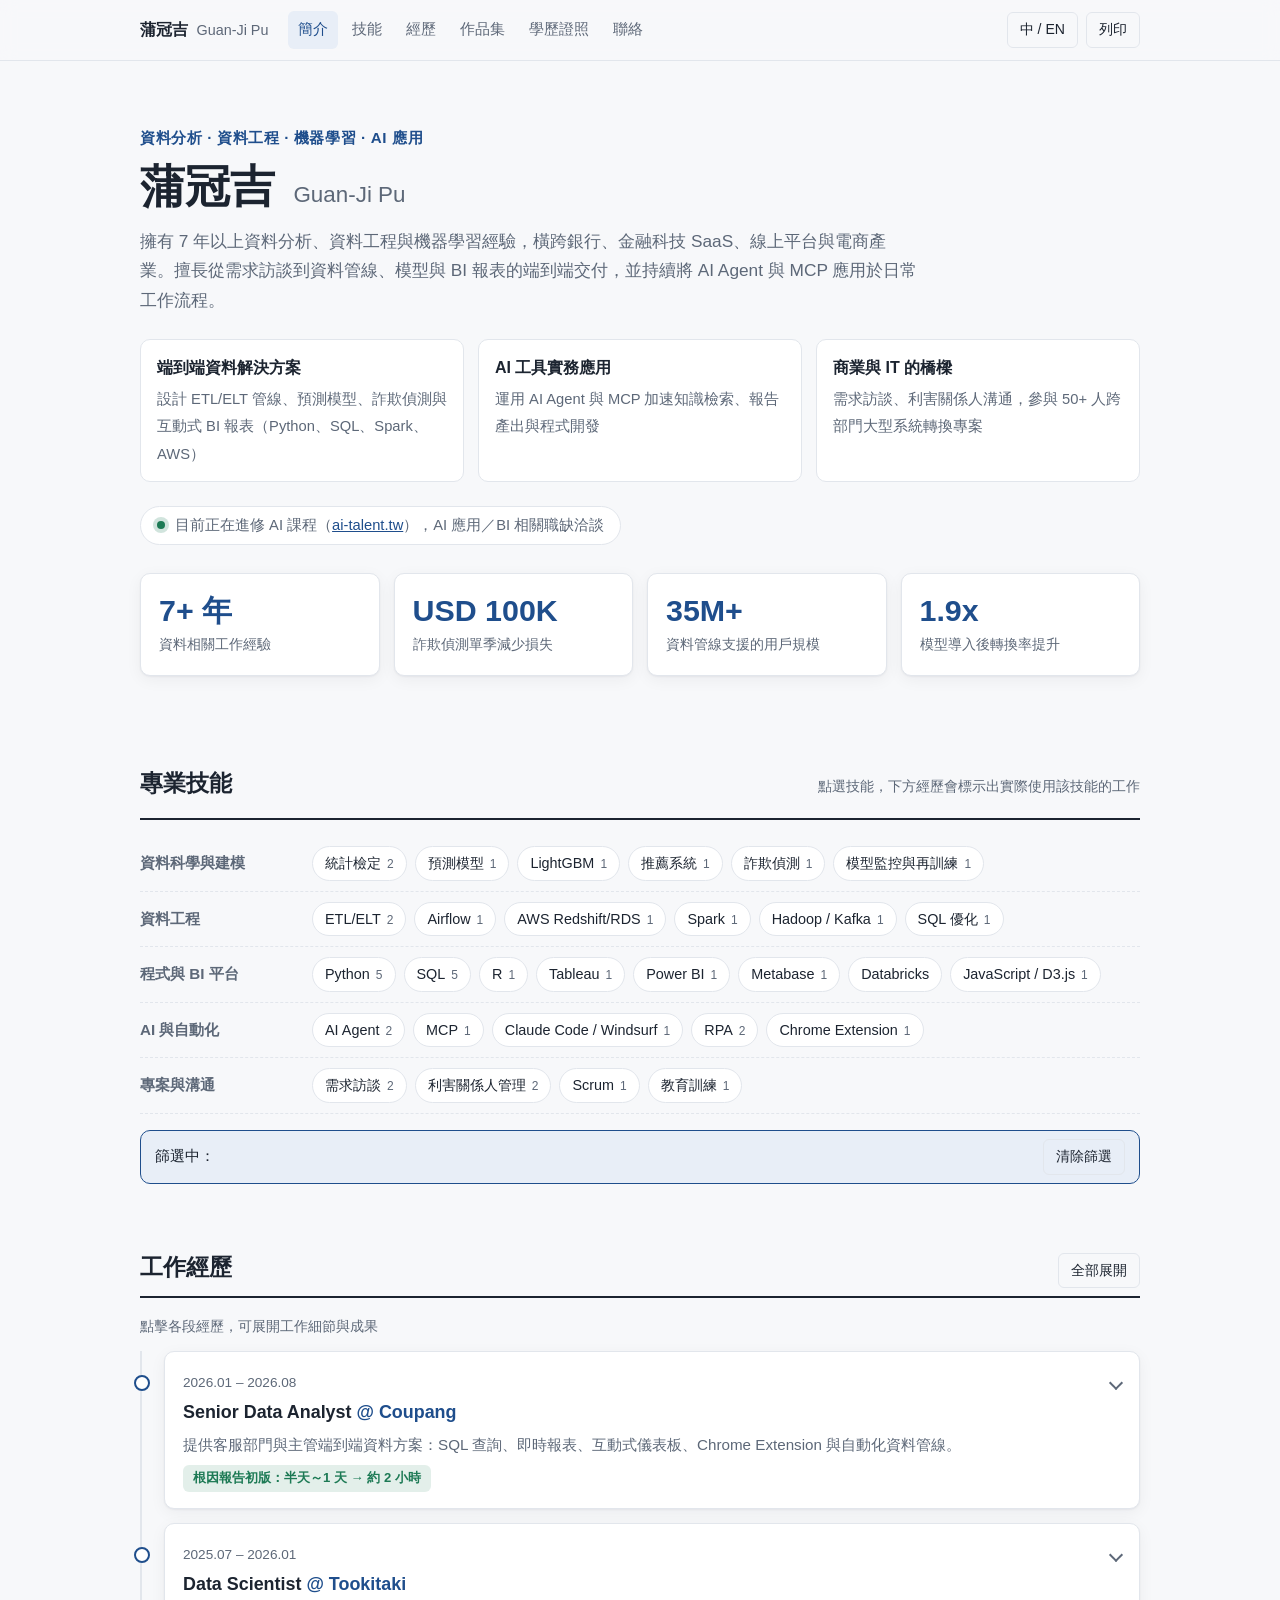
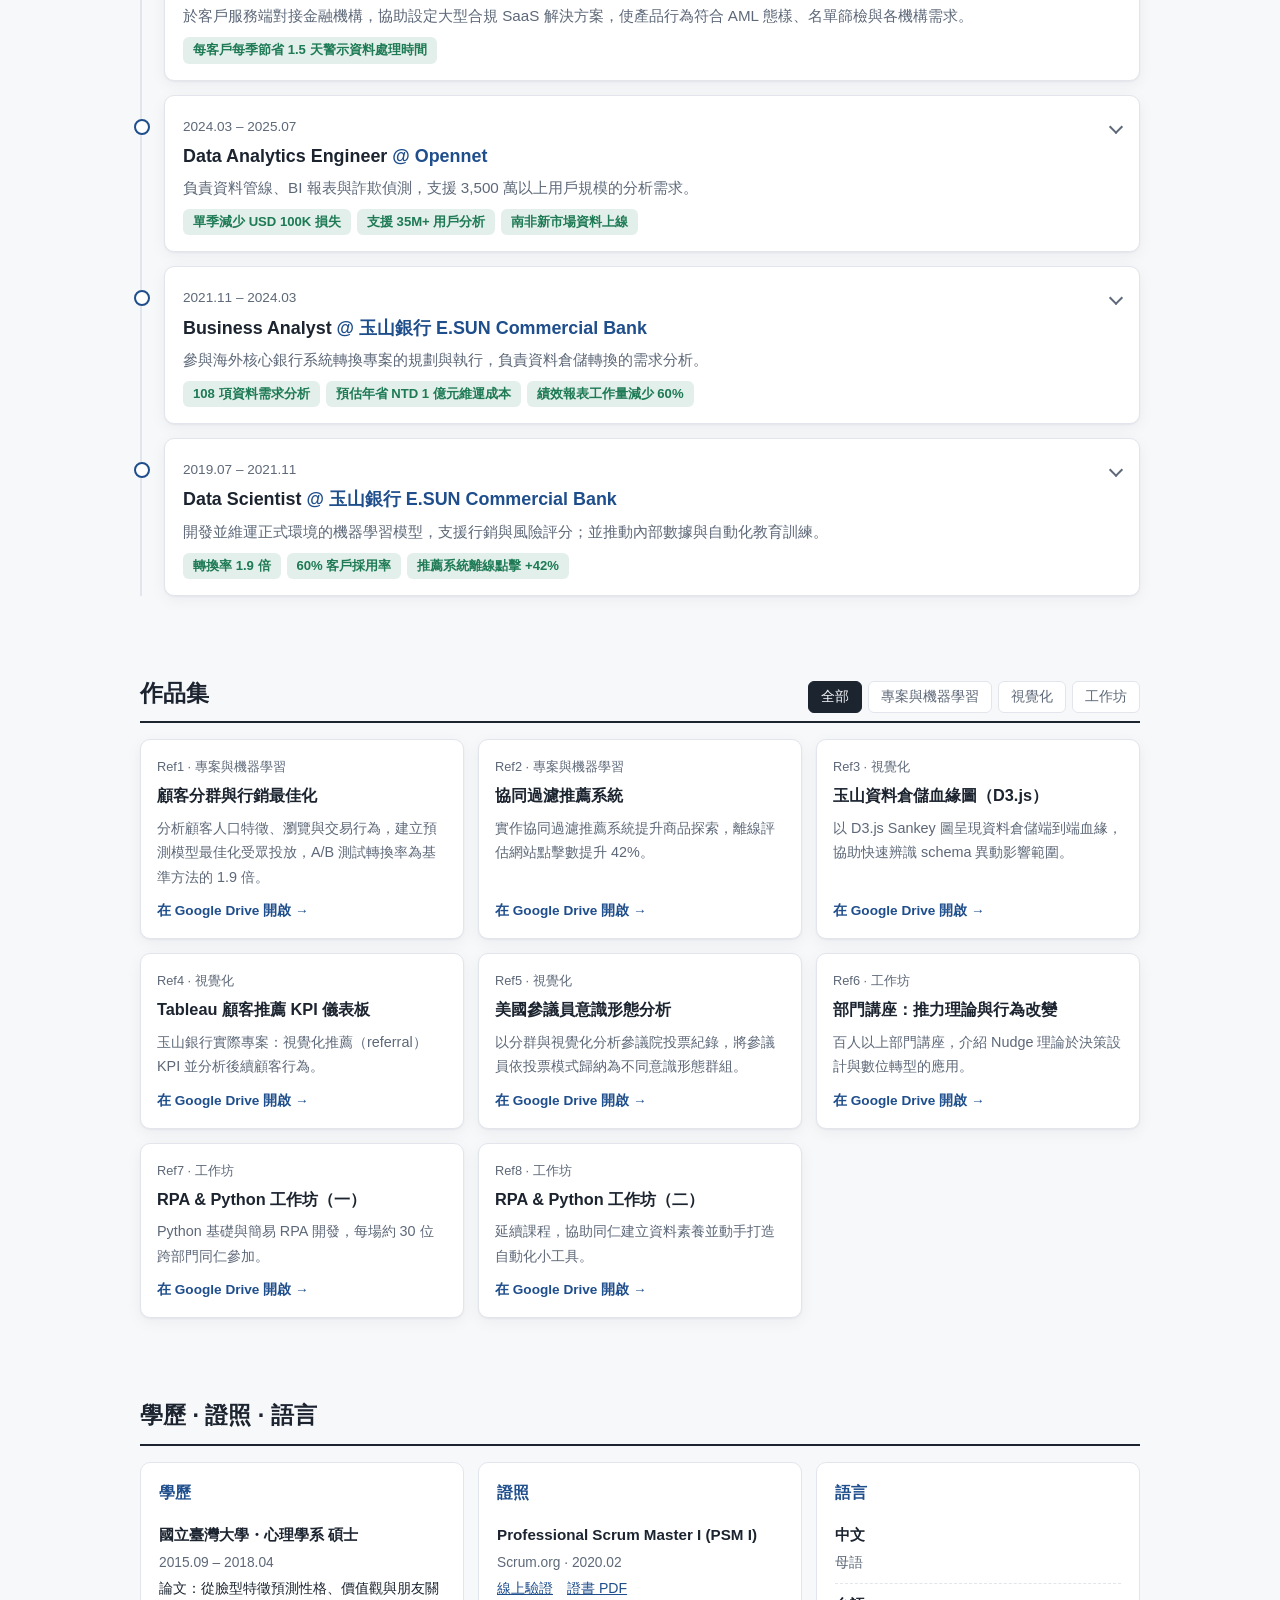
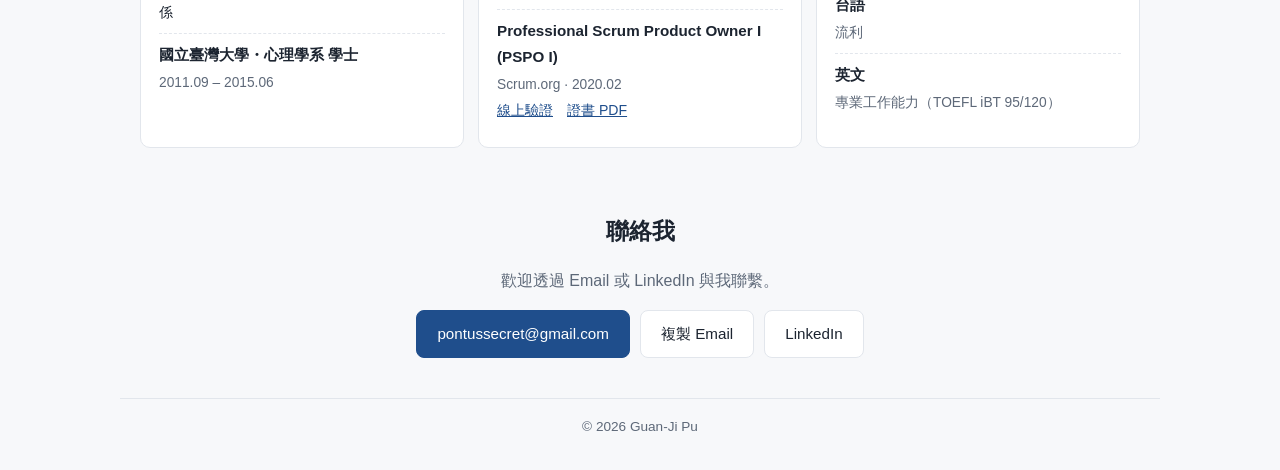
==== index.html @ 3e160f9f "Personal resume homepage Co-Authored-By: Claude Opus 5.5 <noreply@anthropic.com>" ====
<!doctype html>
<html lang="zh-Hant-TW">
<head>
<meta charset="utf-8">
<meta name="viewport" content="width=device-width, initial-scale=1">
<title>蒲冠吉 Guan-Ji Pu｜資料分析 · 資料工程 · AI 應用</title>
<meta name="description" content="蒲冠吉 Guan-Ji Pu 個人履歷：7 年以上資料分析、資料工程與機器學習經驗。">
<link rel="stylesheet" href="style.css">
</head>
<body>
<header class="topbar">
  <div class="wrap topbar-inner">
    <a href="#top" class="brand">蒲冠吉 <span>Guan-Ji Pu</span></a>
    <nav class="nav" id="nav">
      <a href="#about">簡介</a>
      <a href="#skills">技能</a>
      <a href="#experience">經歷</a>
      <a href="#portfolio">作品集</a>
      <a href="#education">學歷證照</a>
      <a href="#contact">聯絡</a>
    </nav>
    <div class="tools">
      <button class="ghost" id="langBtn" aria-label="切換語言">中 / EN</button>
      <button class="ghost" onclick="window.print()" aria-label="列印或另存 PDF">列印</button>
    </div>
  </div>
</header>

<main id="top">
  <section class="hero wrap" id="about">
    <p class="eyebrow">資料分析 · 資料工程 · 機器學習 · AI 應用</p>
    <h1>蒲冠吉 <small>Guan-Ji Pu</small></h1>
    <p class="lead" id="lead"></p>
    <ul class="highlights" id="highlights"></ul>
    <div class="status"><span class="dot"></span><span id="status"></span></div>
    <div class="kpis" id="kpis"></div>
  </section>

  <section class="wrap section" id="skills">
    <div class="section-head">
      <h2>專業技能</h2>
      <p class="hint">點選技能，下方經歷會標示出實際使用該技能的工作</p>
    </div>
    <div id="skillGroups"></div>
    <div class="filter-bar" id="filterBar" hidden>
      篩選中：<strong id="filterName"></strong>
      <span id="filterCount"></span>
      <button class="ghost" id="clearFilter">清除篩選</button>
    </div>
  </section>

  <section class="wrap section" id="experience">
    <div class="section-head">
      <h2>工作經歷</h2>
      <button class="ghost" id="expandAll">全部展開</button>
    </div>
    <p class="hint">點擊各段經歷，可展開工作細節與成果</p>
    <ol class="timeline" id="timeline"></ol>
  </section>

  <section class="wrap section" id="portfolio">
    <div class="section-head">
      <h2>作品集</h2>
      <div class="tabs" id="pfTabs"></div>
    </div>
    <div class="cards" id="pfCards"></div>
  </section>

  <section class="wrap section" id="education">
    <div class="section-head"><h2>學歷 · 證照 · 語言</h2></div>
    <div class="grid3">
      <div class="panel"><h3>學歷</h3><div id="edu"></div></div>
      <div class="panel"><h3>證照</h3><div id="certs"></div></div>
      <div class="panel"><h3>語言</h3><div id="langs"></div></div>
    </div>
  </section>

  <section class="wrap section contact" id="contact">
    <h2>聯絡我</h2>
    <p>歡迎透過 Email 或 LinkedIn 與我聯繫。</p>
    <div class="contact-links">
      <a class="btn primary" href="mailto:pontussecret@gmail.com">pontussecret@gmail.com</a>
      <button class="btn" id="copyEmail">複製 Email</button>
      <a class="btn" href="https://www.linkedin.com/in/guan-ji-pu" target="_blank" rel="noopener">LinkedIn</a>
    </div>
  </section>
</main>

<footer class="wrap footer">© 2026 Guan-Ji Pu</footer>
<div class="toast" id="toast" role="status"></div>
<script src="data.js"></script>
<script src="script.js"></script>
</body>
</html>
---- style.css ----
:root {
  --bg: #f7f8fa;
  --surface: #ffffff;
  --text: #1c2430;
  --muted: #5d6878;
  --line: #e2e6ec;
  --accent: #1f4e8c;
  --accent-soft: #e8eef7;
  --good: #1d7a55;
  --radius: 10px;
  --shadow: 0 1px 2px rgba(16, 24, 40, .05), 0 4px 16px rgba(16, 24, 40, .05);
}
@media (prefers-color-scheme: dark) {
  :root {
    --bg: #11151b; --surface: #181e26; --text: #e6eaf0; --muted: #9aa5b4;
    --line: #2a323d; --accent: #7fa8e0; --accent-soft: #1d2a3c; --good: #5cc199;
  }
}
* { box-sizing: border-box; }
html { scroll-behavior: smooth; scroll-padding-top: 72px; }
body {
  margin: 0; background: var(--bg); color: var(--text);
  font-family: -apple-system, BlinkMacSystemFont, "PingFang TC", "Noto Sans TC", "Microsoft JhengHei", sans-serif;
  line-height: 1.7; font-size: 16px;
}
a { color: var(--accent); }
button { font: inherit; cursor: pointer; }
.wrap { max-width: 1040px; margin: 0 auto; padding: 0 20px; }

/* Top bar */
.topbar { position: sticky; top: 0; z-index: 10; background: color-mix(in srgb, var(--bg) 88%, transparent); backdrop-filter: blur(8px); border-bottom: 1px solid var(--line); }
.topbar-inner { display: flex; align-items: center; gap: 20px; height: 60px; }
.brand { font-weight: 700; text-decoration: none; color: var(--text); white-space: nowrap; }
.brand span { color: var(--muted); font-weight: 500; font-size: .9em; margin-left: 4px; }
.nav { display: flex; gap: 4px; flex: 1; overflow-x: auto; scrollbar-width: none; }
.nav a { color: var(--muted); text-decoration: none; padding: 6px 10px; border-radius: 6px; font-size: .92rem; white-space: nowrap; }
.nav a:hover, .nav a.on { color: var(--accent); background: var(--accent-soft); }
.tools { display: flex; gap: 8px; }
.ghost { background: transparent; border: 1px solid var(--line); color: var(--text); border-radius: 6px; padding: 5px 12px; font-size: .88rem; }
.ghost:hover { border-color: var(--accent); color: var(--accent); }

/* Hero */
.hero { padding-top: 64px; padding-bottom: 32px; }
.eyebrow { color: var(--accent); font-weight: 600; letter-spacing: .04em; margin: 0 0 8px; font-size: .95rem; }
h1 { font-size: clamp(2rem, 5vw, 2.8rem); margin: 0 0 12px; line-height: 1.25; }
h1 small { font-size: .5em; color: var(--muted); font-weight: 500; margin-left: 6px; }
.lead { font-size: 1.08rem; color: var(--muted); max-width: 780px; margin: 0 0 24px; }
.highlights { list-style: none; padding: 0; margin: 0 0 24px; display: grid; grid-template-columns: repeat(3, 1fr); gap: 14px; }
.highlights li { background: var(--surface); border: 1px solid var(--line); border-radius: var(--radius); padding: 14px 16px; }
.highlights strong { display: block; margin-bottom: 4px; }
.highlights span { color: var(--muted); font-size: .92rem; }
.status { display: inline-flex; align-items: center; gap: 10px; background: var(--surface); border: 1px solid var(--line); border-radius: 999px; padding: 6px 16px; font-size: .92rem; color: var(--muted); }
.dot { width: 8px; height: 8px; border-radius: 50%; background: var(--good); box-shadow: 0 0 0 4px color-mix(in srgb, var(--good) 20%, transparent); flex: none; }
.kpis { display: grid; grid-template-columns: repeat(4, 1fr); gap: 14px; margin-top: 28px; }
.kpi { background: var(--surface); border: 1px solid var(--line); border-radius: var(--radius); padding: 18px; box-shadow: var(--shadow); }
.kpi-num { font-size: 1.9rem; font-weight: 700; color: var(--accent); font-variant-numeric: tabular-nums; line-height: 1.2; }
.kpi-label { color: var(--muted); font-size: .9rem; margin-top: 4px; }

/* Sections */
.section { padding-top: 56px; padding-bottom: 8px; opacity: 0; transform: translateY(14px); transition: opacity .6s, transform .6s; }
.section.in, .hero { opacity: 1; transform: none; }
.section-head { display: flex; align-items: baseline; justify-content: space-between; gap: 16px; flex-wrap: wrap; border-bottom: 2px solid var(--text); padding-bottom: 8px; margin-bottom: 16px; }
h2 { margin: 0; font-size: 1.45rem; }
.hint { color: var(--muted); font-size: .9rem; margin: 0 0 12px; }

/* Skills */
.skill-group { display: grid; grid-template-columns: 160px 1fr; gap: 12px; padding: 10px 0; border-bottom: 1px dashed var(--line); }
.skill-group h3 { margin: 4px 0 0; font-size: .95rem; color: var(--muted); font-weight: 600; }
.chips { display: flex; flex-wrap: wrap; gap: 8px; }
.chip { border: 1px solid var(--line); background: var(--surface); color: var(--text); border-radius: 999px; padding: 4px 12px; font-size: .9rem; transition: all .15s; }
.chip em { font-style: normal; font-size: .75rem; color: var(--muted); margin-left: 6px; }
.chip:hover { border-color: var(--accent); color: var(--accent); }
.chip.on { background: var(--accent); border-color: var(--accent); color: #fff; }
.chip.on em { color: rgba(255,255,255,.8); }
.chip.muted { cursor: default; }
.chip.muted:hover { border-color: var(--line); color: var(--text); }
.filter-bar { position: sticky; top: 68px; z-index: 5; margin-top: 16px; background: var(--accent-soft); border: 1px solid var(--accent); border-radius: var(--radius); padding: 8px 14px; display: flex; gap: 8px; align-items: center; flex-wrap: wrap; font-size: .92rem; }
.filter-bar button { margin-left: auto; }

/* Timeline */
.timeline { list-style: none; margin: 0; padding: 0 0 0 22px; border-left: 2px solid var(--line); }
.job { position: relative; margin-bottom: 14px; transition: opacity .25s; }
.job::before { content: ""; position: absolute; left: -30px; top: 24px; width: 12px; height: 12px; border-radius: 50%; background: var(--surface); border: 2px solid var(--accent); }
.job.open::before, .job.hit::before { background: var(--accent); }
.job.dim { opacity: .4; }
.job.hit .job-head { border-color: var(--accent); box-shadow: 0 0 0 3px var(--accent-soft); }
.job-head { width: 100%; text-align: left; display: flex; gap: 12px; align-items: flex-start; background: var(--surface); border: 1px solid var(--line); border-radius: var(--radius); padding: 16px 18px; color: var(--text); box-shadow: var(--shadow); transition: border-color .15s; }
.job-head:hover { border-color: var(--accent); }
.job.open .job-head { border-radius: var(--radius) var(--radius) 0 0; }
.job-main { flex: 1; min-width: 0; }
.job-period { color: var(--muted); font-size: .85rem; font-variant-numeric: tabular-nums; }
.job h3 { margin: 2px 0 4px; font-size: 1.12rem; }
.at { color: var(--accent); font-weight: 600; }
.job-sum { margin: 0 0 8px; color: var(--muted); font-size: .95rem; }
.results { display: flex; flex-wrap: wrap; gap: 6px; }
.results span { background: color-mix(in srgb, var(--good) 12%, transparent); color: var(--good); font-size: .82rem; font-weight: 600; padding: 2px 10px; border-radius: 6px; }
.chev { width: 10px; height: 10px; border-right: 2px solid var(--muted); border-bottom: 2px solid var(--muted); transform: rotate(45deg); margin-top: 10px; transition: transform .25s; flex: none; }
.job.open .chev { transform: rotate(-135deg); }
.job-body { display: grid; grid-template-rows: 0fr; transition: grid-template-rows .3s ease; }
.job.open .job-body { grid-template-rows: 1fr; }
.job-inner { overflow: hidden; background: var(--surface); border: 0 solid var(--line); border-radius: 0 0 var(--radius) var(--radius); }
.job.open .job-inner { border-width: 0 1px 1px; padding: 4px 18px 16px; }
.job-intro { font-size: .9rem; color: var(--muted); background: var(--bg); border-radius: 6px; padding: 6px 10px; margin: 8px 0 12px; }
.details { display: grid; gap: 12px; }
.detail { border-left: 3px solid var(--accent-soft); padding-left: 12px; }
.detail h4 { margin: 0 0 2px; font-size: .98rem; }
.detail p { margin: 0; font-size: .94rem; }
.tags { display: flex; flex-wrap: wrap; gap: 6px; margin-top: 14px; }
.tag { font-size: .8rem; border: 1px solid var(--line); border-radius: 4px; padding: 1px 8px; color: var(--muted); cursor: pointer; }
.tag:hover, .tag.on { border-color: var(--accent); color: var(--accent); background: var(--accent-soft); }

/* Portfolio */
.tabs { display: flex; gap: 6px; flex-wrap: wrap; }
.tab { border: 1px solid var(--line); background: var(--surface); color: var(--muted); border-radius: 6px; padding: 3px 12px; font-size: .88rem; }
.tab.on { background: var(--text); color: var(--bg); border-color: var(--text); }
.cards { display: grid; grid-template-columns: repeat(auto-fill, minmax(280px, 1fr)); gap: 14px; margin-bottom: 14px; }
.card { display: flex; flex-direction: column; background: var(--surface); border: 1px solid var(--line); border-radius: var(--radius); padding: 16px; text-decoration: none; color: var(--text); box-shadow: var(--shadow); transition: transform .15s, border-color .15s; }
.card:hover { transform: translateY(-2px); border-color: var(--accent); }
.card-ref { font-size: .8rem; color: var(--muted); }
.card h3 { margin: 4px 0 6px; font-size: 1.02rem; }
.card p { margin: 0 0 10px; font-size: .9rem; color: var(--muted); flex: 1; }
.card-more { font-size: .85rem; color: var(--accent); font-weight: 600; }

/* Education */
.grid3 { display: grid; grid-template-columns: repeat(3, 1fr); gap: 14px; }
.panel { background: var(--surface); border: 1px solid var(--line); border-radius: var(--radius); padding: 16px 18px; }
.panel h3 { margin: 0 0 8px; font-size: 1rem; color: var(--accent); }
.row { padding: 8px 0; border-bottom: 1px dashed var(--line); }
.row:last-child { border-bottom: 0; }
.row strong { display: block; font-size: .95rem; }
.row p { margin: 2px 0 0; font-size: .88rem; }
.muted-t { color: var(--muted); font-size: .86rem; }

/* Contact */
.contact { text-align: center; padding-bottom: 40px; }
.contact p { color: var(--muted); }
.contact-links { display: flex; justify-content: center; flex-wrap: wrap; gap: 10px; }
.btn { border: 1px solid var(--line); background: var(--surface); color: var(--text); padding: 10px 20px; border-radius: 8px; text-decoration: none; font-size: .95rem; }
.btn:hover { border-color: var(--accent); color: var(--accent); }
.btn.primary { background: var(--accent); color: #fff; border-color: var(--accent); }
.footer { color: var(--muted); font-size: .85rem; text-align: center; padding-top: 16px; padding-bottom: 32px; border-top: 1px solid var(--line); }

.toast { position: fixed; left: 50%; bottom: 24px; transform: translate(-50%, 20px); background: var(--text); color: var(--bg); padding: 8px 18px; border-radius: 8px; opacity: 0; transition: all .25s; pointer-events: none; font-size: .9rem; }
.toast.show { opacity: 1; transform: translate(-50%, 0); }

@media (max-width: 820px) {
  .highlights, .grid3 { grid-template-columns: 1fr; }
  .kpis { grid-template-columns: repeat(2, 1fr); }
  .skill-group { grid-template-columns: 1fr; gap: 4px; }
  .brand span, .tools .ghost:last-child { display: none; }
  .topbar-inner { gap: 10px; }
}
@media (prefers-reduced-motion: reduce) {
  *, .section { transition: none !important; } .section { opacity: 1; transform: none; }
}
@media print {
  .topbar, .filter-bar, .toast, .hint, #expandAll, .tabs, .chev, #copyEmail { display: none !important; }
  .section { opacity: 1; transform: none; padding-top: 20px; }
  .job-body { grid-template-rows: 1fr; }
  .job-inner { border-width: 0 1px 1px !important; padding: 4px 18px 16px !important; }
  .job, .card, .panel { break-inside: avoid; }
  body { background: #fff; }
}
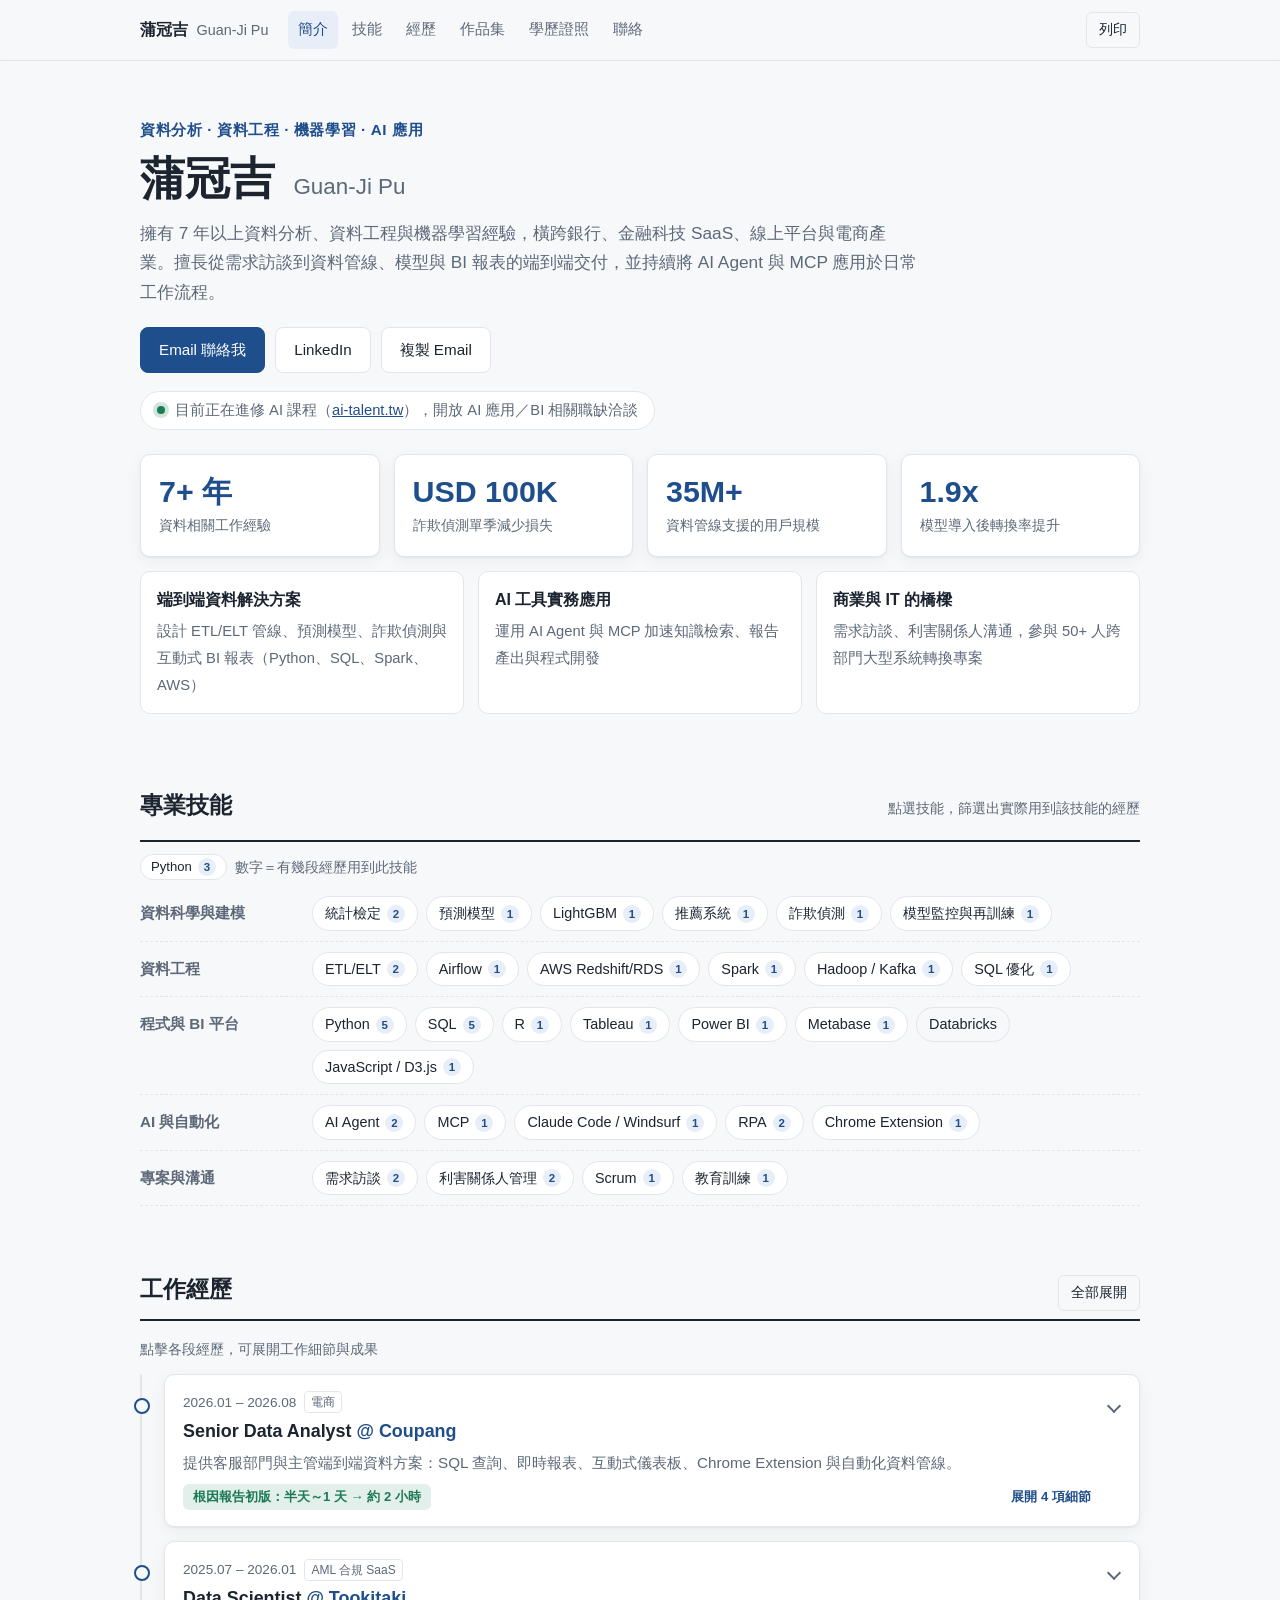
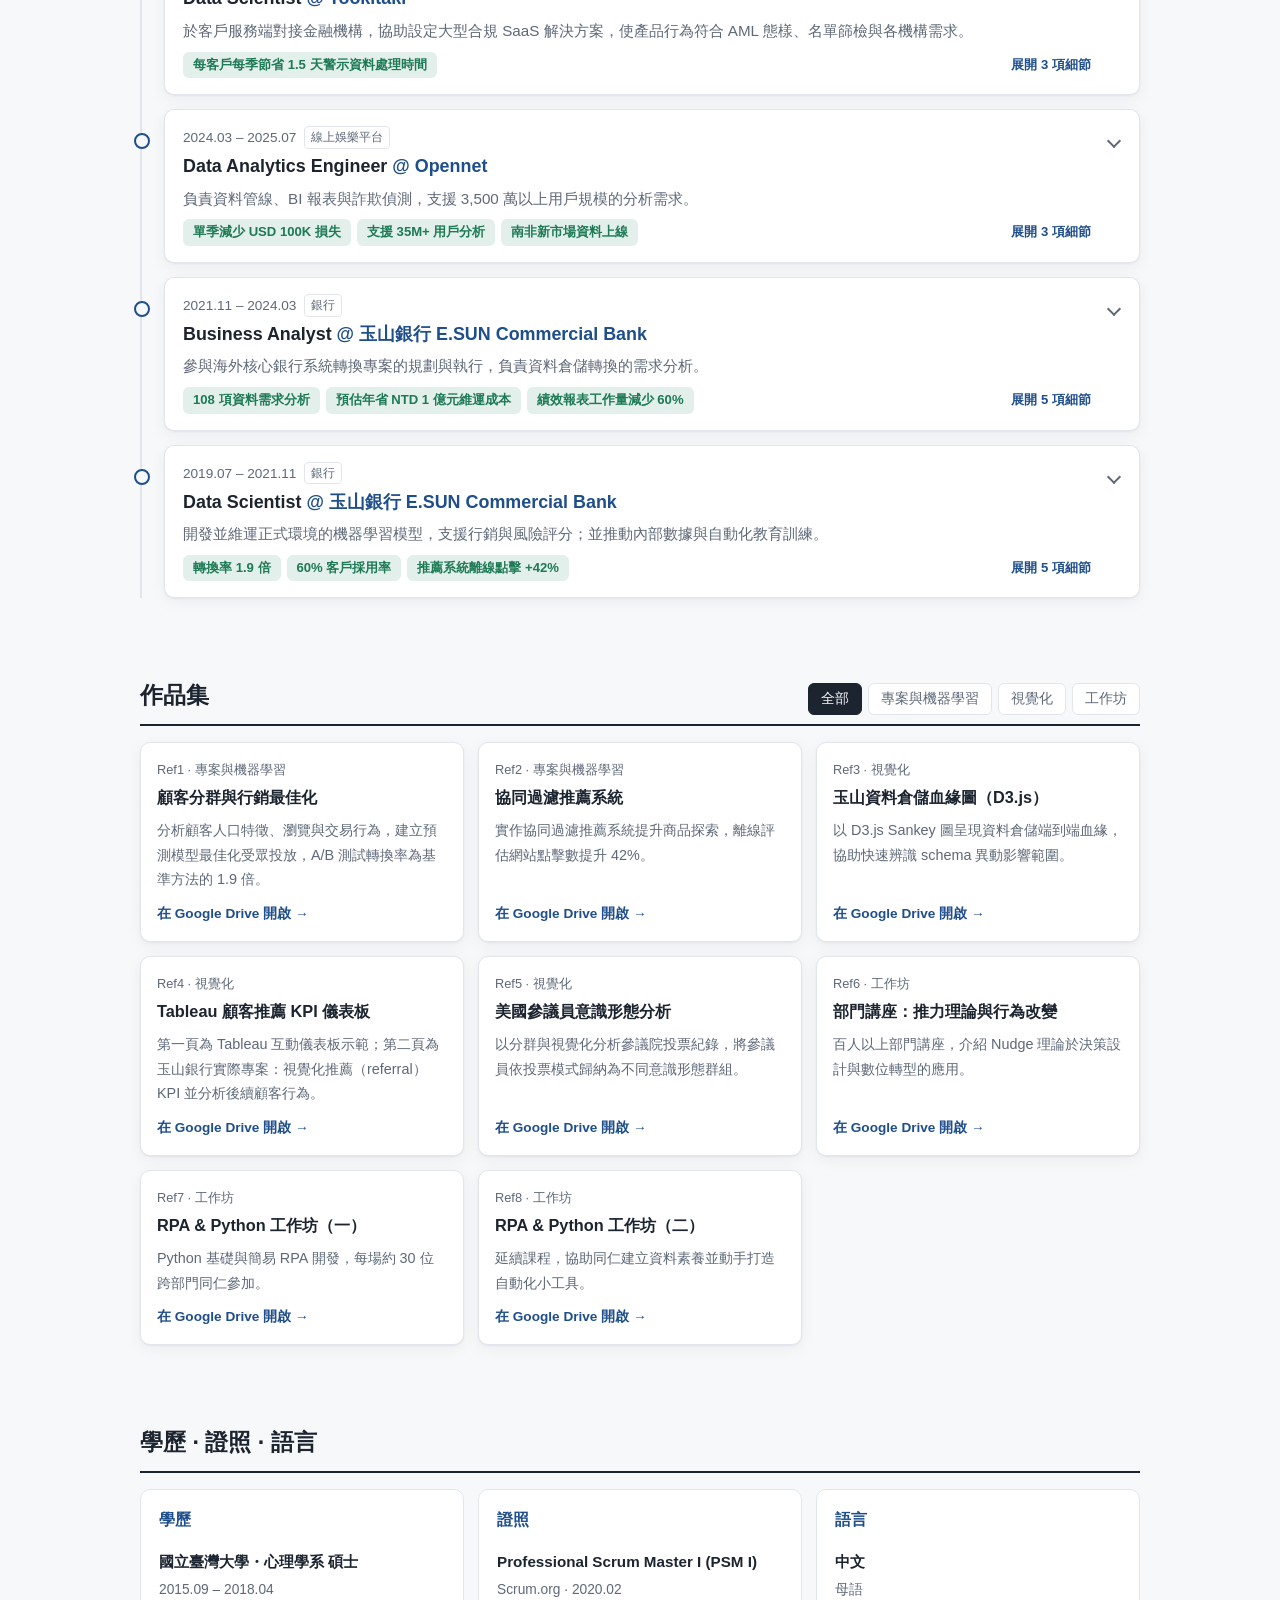
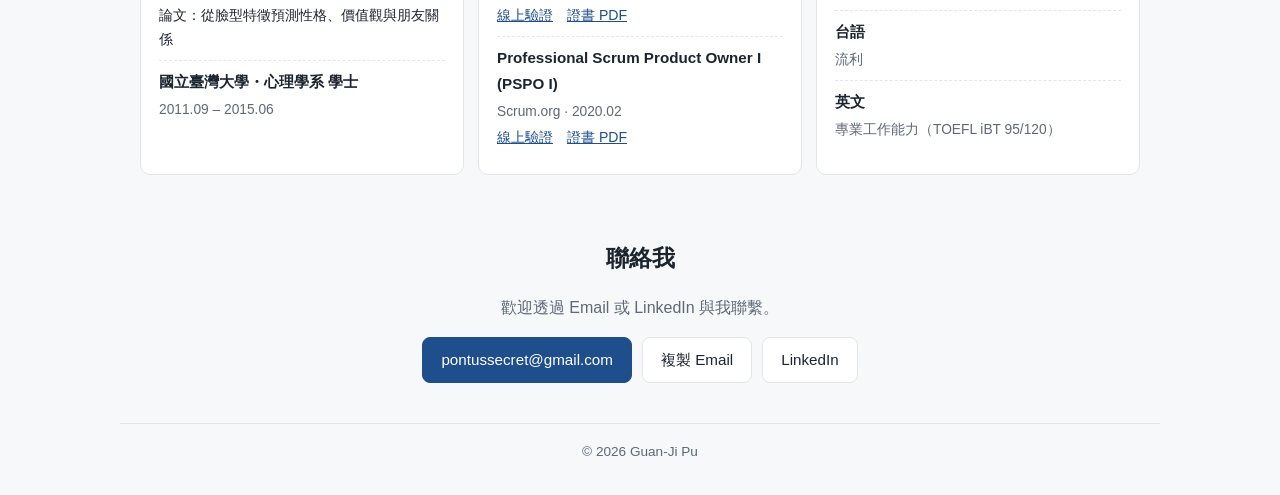
==== commit 4d862701: "UX review fixes: filter bar, mobile hero/nav, skill legend, accordion semantics, share preview Co-Au" ====
--- a/index.html
+++ b/index.html
@@ -4,14 +4,22 @@
 <meta charset="utf-8">
 <meta name="viewport" content="width=device-width, initial-scale=1">
 <title>蒲冠吉 Guan-Ji Pu｜資料分析 · 資料工程 · AI 應用</title>
-<meta name="description" content="蒲冠吉 Guan-Ji Pu 個人履歷：7 年以上資料分析、資料工程與機器學習經驗。">
+<meta name="description" content="蒲冠吉 Guan-Ji Pu 個人履歷：7 年以上資料分析、資料工程與機器學習經驗，橫跨銀行、金融科技 SaaS、線上平台與電商產業。">
+<meta property="og:type" content="profile">
+<meta property="og:url" content="https://harryputaiwan.github.io/">
+<meta property="og:title" content="蒲冠吉 Guan-Ji Pu｜資料分析 · 資料工程 · AI 應用">
+<meta property="og:description" content="7 年以上資料分析、資料工程與機器學習經驗，橫跨銀行、金融科技 SaaS、線上平台與電商產業。">
+<meta property="og:image" content="https://harryputaiwan.github.io/og.png">
+<meta property="og:image:width" content="1200">
+<meta property="og:image:height" content="630">
+<meta name="twitter:card" content="summary_large_image">
 <link rel="stylesheet" href="style.css">
 </head>
 <body>
 <header class="topbar">
   <div class="wrap topbar-inner">
     <a href="#top" class="brand">蒲冠吉 <span>Guan-Ji Pu</span></a>
-    <nav class="nav" id="nav">
+    <nav class="nav" id="nav" aria-label="頁面導覽">
       <a href="#about">簡介</a>
       <a href="#skills">技能</a>
       <a href="#experience">經歷</a>
@@ -20,7 +28,6 @@
       <a href="#contact">聯絡</a>
     </nav>
     <div class="tools">
-      <button class="ghost" id="langBtn" aria-label="切換語言">中 / EN</button>
       <button class="ghost" onclick="window.print()" aria-label="列印或另存 PDF">列印</button>
     </div>
   </div>
@@ -31,16 +38,22 @@
     <p class="eyebrow">資料分析 · 資料工程 · 機器學習 · AI 應用</p>
     <h1>蒲冠吉 <small>Guan-Ji Pu</small></h1>
     <p class="lead" id="lead"></p>
-    <ul class="highlights" id="highlights"></ul>
+    <div class="hero-actions">
+      <a class="btn primary" href="mailto:pontussecret@gmail.com">Email 聯絡我</a>
+      <a class="btn" href="https://www.linkedin.com/in/guan-ji-pu" target="_blank" rel="noopener">LinkedIn</a>
+      <button class="btn copy-email">複製 Email</button>
+    </div>
     <div class="status"><span class="dot"></span><span id="status"></span></div>
     <div class="kpis" id="kpis"></div>
+    <ul class="highlights" id="highlights"></ul>
   </section>
 
   <section class="wrap section" id="skills">
     <div class="section-head">
       <h2>專業技能</h2>
-      <p class="hint">點選技能，下方經歷會標示出實際使用該技能的工作</p>
+      <p class="hint">點選技能，篩選出實際用到該技能的經歷</p>
     </div>
+    <p class="legend"><span class="chip demo">Python<em>3</em></span>數字＝有幾段經歷用到此技能</p>
     <div id="skillGroups"></div>
     <div class="filter-bar" id="filterBar" hidden>
       篩選中：<strong id="filterName"></strong>
@@ -61,7 +74,7 @@
   <section class="wrap section" id="portfolio">
     <div class="section-head">
       <h2>作品集</h2>
-      <div class="tabs" id="pfTabs"></div>
+      <div class="tabs" id="pfTabs" role="group" aria-label="作品分類"></div>
     </div>
     <div class="cards" id="pfCards"></div>
   </section>
@@ -80,14 +93,14 @@
     <p>歡迎透過 Email 或 LinkedIn 與我聯繫。</p>
     <div class="contact-links">
       <a class="btn primary" href="mailto:pontussecret@gmail.com">pontussecret@gmail.com</a>
-      <button class="btn" id="copyEmail">複製 Email</button>
+      <button class="btn copy-email">複製 Email</button>
       <a class="btn" href="https://www.linkedin.com/in/guan-ji-pu" target="_blank" rel="noopener">LinkedIn</a>
     </div>
   </section>
 </main>
 
 <footer class="wrap footer">© 2026 Guan-Ji Pu</footer>
-<div class="toast" id="toast" role="status"></div>
+<div class="toast" id="toast" role="status" aria-live="polite"></div>
 <script src="data.js"></script>
 <script src="script.js"></script>
 </body>
--- a/style.css
+++ b/style.css
@@ -25,6 +25,8 @@
 }
 a { color: var(--accent); }
 button { font: inherit; cursor: pointer; }
+:focus-visible { outline: 2px solid var(--accent); outline-offset: 2px; border-radius: 4px; }
+[hidden] { display: none !important; }
 .wrap { max-width: 1040px; margin: 0 auto; padding: 0 20px; }
 
 /* Top bar */
@@ -32,81 +34,95 @@
 .topbar-inner { display: flex; align-items: center; gap: 20px; height: 60px; }
 .brand { font-weight: 700; text-decoration: none; color: var(--text); white-space: nowrap; }
 .brand span { color: var(--muted); font-weight: 500; font-size: .9em; margin-left: 4px; }
-.nav { display: flex; gap: 4px; flex: 1; overflow-x: auto; scrollbar-width: none; }
+.nav { display: flex; gap: 4px; flex: 1; min-width: 0; overflow-x: auto; scrollbar-width: none; }
+.nav::-webkit-scrollbar { display: none; }
 .nav a { color: var(--muted); text-decoration: none; padding: 6px 10px; border-radius: 6px; font-size: .92rem; white-space: nowrap; }
 .nav a:hover, .nav a.on { color: var(--accent); background: var(--accent-soft); }
 .tools { display: flex; gap: 8px; }
 .ghost { background: transparent; border: 1px solid var(--line); color: var(--text); border-radius: 6px; padding: 5px 12px; font-size: .88rem; }
 .ghost:hover { border-color: var(--accent); color: var(--accent); }
 
+/* Buttons */
+.btn { display: inline-flex; align-items: center; border: 1px solid var(--line); background: var(--surface); color: var(--text); padding: 9px 18px; border-radius: 8px; text-decoration: none; font-size: .95rem; }
+.btn:hover { border-color: var(--accent); color: var(--accent); }
+.btn.primary { background: var(--accent); color: #fff; border-color: var(--accent); }
+.btn.primary:hover { color: #fff; filter: brightness(1.1); }
+@media (prefers-color-scheme: dark) { .btn.primary, .btn.primary:hover { color: #0d1622; } }
+
 /* Hero */
-.hero { padding-top: 64px; padding-bottom: 32px; }
+.hero { padding-top: 56px; padding-bottom: 16px; }
 .eyebrow { color: var(--accent); font-weight: 600; letter-spacing: .04em; margin: 0 0 8px; font-size: .95rem; }
 h1 { font-size: clamp(2rem, 5vw, 2.8rem); margin: 0 0 12px; line-height: 1.25; }
 h1 small { font-size: .5em; color: var(--muted); font-weight: 500; margin-left: 6px; }
-.lead { font-size: 1.08rem; color: var(--muted); max-width: 780px; margin: 0 0 24px; }
-.highlights { list-style: none; padding: 0; margin: 0 0 24px; display: grid; grid-template-columns: repeat(3, 1fr); gap: 14px; }
+.lead { font-size: 1.08rem; color: var(--muted); max-width: 780px; margin: 0 0 20px; }
+.hero-actions { display: flex; flex-wrap: wrap; gap: 10px; margin-bottom: 18px; }
+.status { display: inline-flex; align-items: center; gap: 10px; background: var(--surface); border: 1px solid var(--line); border-radius: 999px; padding: 6px 16px; font-size: .92rem; color: var(--muted); }
+.dot { width: 8px; height: 8px; border-radius: 50%; background: var(--good); box-shadow: 0 0 0 4px color-mix(in srgb, var(--good) 20%, transparent); flex: none; }
+.kpis { display: grid; grid-template-columns: repeat(4, 1fr); gap: 14px; margin-top: 24px; }
+.kpi { background: var(--surface); border: 1px solid var(--line); border-radius: var(--radius); padding: 18px; box-shadow: var(--shadow); }
+.kpi-num { font-size: 1.9rem; font-weight: 700; color: var(--accent); font-variant-numeric: tabular-nums; line-height: 1.2; }
+.kpi-label { color: var(--muted); font-size: .9rem; margin-top: 4px; }
+.highlights { list-style: none; padding: 0; margin: 14px 0 0; display: grid; grid-template-columns: repeat(3, 1fr); gap: 14px; }
 .highlights li { background: var(--surface); border: 1px solid var(--line); border-radius: var(--radius); padding: 14px 16px; }
 .highlights strong { display: block; margin-bottom: 4px; }
 .highlights span { color: var(--muted); font-size: .92rem; }
-.status { display: inline-flex; align-items: center; gap: 10px; background: var(--surface); border: 1px solid var(--line); border-radius: 999px; padding: 6px 16px; font-size: .92rem; color: var(--muted); }
-.dot { width: 8px; height: 8px; border-radius: 50%; background: var(--good); box-shadow: 0 0 0 4px color-mix(in srgb, var(--good) 20%, transparent); flex: none; }
-.kpis { display: grid; grid-template-columns: repeat(4, 1fr); gap: 14px; margin-top: 28px; }
-.kpi { background: var(--surface); border: 1px solid var(--line); border-radius: var(--radius); padding: 18px; box-shadow: var(--shadow); }
-.kpi-num { font-size: 1.9rem; font-weight: 700; color: var(--accent); font-variant-numeric: tabular-nums; line-height: 1.2; }
-.kpi-label { color: var(--muted); font-size: .9rem; margin-top: 4px; }
 
-/* Sections */
-.section { padding-top: 56px; padding-bottom: 8px; opacity: 0; transform: translateY(14px); transition: opacity .6s, transform .6s; }
-.section.in, .hero { opacity: 1; transform: none; }
+/* Sections：內容一律直接顯示，不做淡入，避免截圖或轉 PDF 時拍到空白 */
+.section { padding-top: 56px; padding-bottom: 8px; }
 .section-head { display: flex; align-items: baseline; justify-content: space-between; gap: 16px; flex-wrap: wrap; border-bottom: 2px solid var(--text); padding-bottom: 8px; margin-bottom: 16px; }
 h2 { margin: 0; font-size: 1.45rem; }
 .hint { color: var(--muted); font-size: .9rem; margin: 0 0 12px; }
 
 /* Skills */
+.legend { display: flex; align-items: center; gap: 8px; color: var(--muted); font-size: .85rem; margin: -4px 0 6px; }
 .skill-group { display: grid; grid-template-columns: 160px 1fr; gap: 12px; padding: 10px 0; border-bottom: 1px dashed var(--line); }
 .skill-group h3 { margin: 4px 0 0; font-size: .95rem; color: var(--muted); font-weight: 600; }
 .chips { display: flex; flex-wrap: wrap; gap: 8px; }
-.chip { border: 1px solid var(--line); background: var(--surface); color: var(--text); border-radius: 999px; padding: 4px 12px; font-size: .9rem; transition: all .15s; }
-.chip em { font-style: normal; font-size: .75rem; color: var(--muted); margin-left: 6px; }
-.chip:hover { border-color: var(--accent); color: var(--accent); }
+.chip { display: inline-flex; align-items: center; border: 1px solid var(--line); background: var(--surface); color: var(--text); border-radius: 999px; padding: 4px 12px; font-size: .9rem; transition: all .15s; }
+.chip em { font-style: normal; font-size: .72rem; font-weight: 600; color: var(--accent); background: var(--accent-soft); border-radius: 999px; min-width: 18px; padding: 0 5px; margin-left: 6px; text-align: center; line-height: 18px; }
+button.chip:hover { border-color: var(--accent); color: var(--accent); }
 .chip.on { background: var(--accent); border-color: var(--accent); color: #fff; }
-.chip.on em { color: rgba(255,255,255,.8); }
-.chip.muted { cursor: default; }
-.chip.muted:hover { border-color: var(--line); color: var(--text); }
+.chip.on em { background: rgba(255,255,255,.25); color: #fff; }
+.chip.static { background: transparent; }
+.chip.demo { padding: 1px 10px; font-size: .82rem; }
 .filter-bar { position: sticky; top: 68px; z-index: 5; margin-top: 16px; background: var(--accent-soft); border: 1px solid var(--accent); border-radius: var(--radius); padding: 8px 14px; display: flex; gap: 8px; align-items: center; flex-wrap: wrap; font-size: .92rem; }
 .filter-bar button { margin-left: auto; }
 
 /* Timeline */
 .timeline { list-style: none; margin: 0; padding: 0 0 0 22px; border-left: 2px solid var(--line); }
 .job { position: relative; margin-bottom: 14px; transition: opacity .25s; }
-.job::before { content: ""; position: absolute; left: -30px; top: 24px; width: 12px; height: 12px; border-radius: 50%; background: var(--surface); border: 2px solid var(--accent); }
+.job::before { content: ""; position: absolute; left: -30px; top: 24px; width: 12px; height: 12px; border-radius: 50%; background: var(--bg); border: 2px solid var(--accent); }
 .job.open::before, .job.hit::before { background: var(--accent); }
 .job.dim { opacity: .4; }
 .job.hit .job-head { border-color: var(--accent); box-shadow: 0 0 0 3px var(--accent-soft); }
-.job-head { width: 100%; text-align: left; display: flex; gap: 12px; align-items: flex-start; background: var(--surface); border: 1px solid var(--line); border-radius: var(--radius); padding: 16px 18px; color: var(--text); box-shadow: var(--shadow); transition: border-color .15s; }
+.job-head { position: relative; cursor: pointer; background: var(--surface); border: 1px solid var(--line); border-radius: var(--radius); padding: 16px 48px 16px 18px; box-shadow: var(--shadow); transition: border-color .15s; }
 .job-head:hover { border-color: var(--accent); }
 .job.open .job-head { border-radius: var(--radius) var(--radius) 0 0; }
-.job-main { flex: 1; min-width: 0; }
+.job-meta { display: flex; align-items: center; gap: 8px; flex-wrap: wrap; }
 .job-period { color: var(--muted); font-size: .85rem; font-variant-numeric: tabular-nums; }
+.industry { font-size: .75rem; color: var(--muted); border: 1px solid var(--line); border-radius: 4px; padding: 0 6px; }
 .job h3 { margin: 2px 0 4px; font-size: 1.12rem; }
+.job-toggle { all: unset; cursor: pointer; font-weight: 700; }
+.job-toggle:focus-visible { outline: 2px solid var(--accent); outline-offset: 3px; border-radius: 4px; }
 .at { color: var(--accent); font-weight: 600; }
 .job-sum { margin: 0 0 8px; color: var(--muted); font-size: .95rem; }
+.job-foot { display: flex; align-items: center; justify-content: space-between; gap: 10px; flex-wrap: wrap; }
 .results { display: flex; flex-wrap: wrap; gap: 6px; }
 .results span { background: color-mix(in srgb, var(--good) 12%, transparent); color: var(--good); font-size: .82rem; font-weight: 600; padding: 2px 10px; border-radius: 6px; }
-.chev { width: 10px; height: 10px; border-right: 2px solid var(--muted); border-bottom: 2px solid var(--muted); transform: rotate(45deg); margin-top: 10px; transition: transform .25s; flex: none; }
-.job.open .chev { transform: rotate(-135deg); }
+.more { font-size: .82rem; color: var(--accent); font-weight: 600; white-space: nowrap; }
+.chev { position: absolute; right: 20px; top: 26px; width: 10px; height: 10px; border-right: 2px solid var(--muted); border-bottom: 2px solid var(--muted); transform: rotate(45deg); transition: transform .25s; }
+.job.open .chev { transform: rotate(-135deg); top: 30px; }
 .job-body { display: grid; grid-template-rows: 0fr; transition: grid-template-rows .3s ease; }
 .job.open .job-body { grid-template-rows: 1fr; }
-.job-inner { overflow: hidden; background: var(--surface); border: 0 solid var(--line); border-radius: 0 0 var(--radius) var(--radius); }
-.job.open .job-inner { border-width: 0 1px 1px; padding: 4px 18px 16px; }
+.job-inner { overflow: hidden; visibility: hidden; background: var(--surface); border: 0 solid var(--line); border-radius: 0 0 var(--radius) var(--radius); }
+.job.open .job-inner { visibility: visible; border-width: 0 1px 1px; padding: 4px 18px 16px; }
 .job-intro { font-size: .9rem; color: var(--muted); background: var(--bg); border-radius: 6px; padding: 6px 10px; margin: 8px 0 12px; }
 .details { display: grid; gap: 12px; }
 .detail { border-left: 3px solid var(--accent-soft); padding-left: 12px; }
 .detail h4 { margin: 0 0 2px; font-size: .98rem; }
 .detail p { margin: 0; font-size: .94rem; }
 .tags { display: flex; flex-wrap: wrap; gap: 6px; margin-top: 14px; }
-.tag { font-size: .8rem; border: 1px solid var(--line); border-radius: 4px; padding: 1px 8px; color: var(--muted); cursor: pointer; }
+.tag { font-size: .8rem; background: transparent; border: 1px solid var(--line); border-radius: 4px; padding: 1px 8px; color: var(--muted); }
 .tag:hover, .tag.on { border-color: var(--accent); color: var(--accent); background: var(--accent-soft); }
 
 /* Portfolio */
@@ -135,9 +151,6 @@
 .contact { text-align: center; padding-bottom: 40px; }
 .contact p { color: var(--muted); }
 .contact-links { display: flex; justify-content: center; flex-wrap: wrap; gap: 10px; }
-.btn { border: 1px solid var(--line); background: var(--surface); color: var(--text); padding: 10px 20px; border-radius: 8px; text-decoration: none; font-size: .95rem; }
-.btn:hover { border-color: var(--accent); color: var(--accent); }
-.btn.primary { background: var(--accent); color: #fff; border-color: var(--accent); }
 .footer { color: var(--muted); font-size: .85rem; text-align: center; padding-top: 16px; padding-bottom: 32px; border-top: 1px solid var(--line); }
 
 .toast { position: fixed; left: 50%; bottom: 24px; transform: translate(-50%, 20px); background: var(--text); color: var(--bg); padding: 8px 18px; border-radius: 8px; opacity: 0; transition: all .25s; pointer-events: none; font-size: .9rem; }
@@ -145,19 +158,35 @@
 
 @media (max-width: 820px) {
   .highlights, .grid3 { grid-template-columns: 1fr; }
-  .kpis { grid-template-columns: repeat(2, 1fr); }
+  .kpis { grid-template-columns: repeat(2, 1fr); gap: 10px; }
+  .kpi { padding: 14px; }
+  .kpi-num { font-size: 1.5rem; }
   .skill-group { grid-template-columns: 1fr; gap: 4px; }
-  .brand span, .tools .ghost:last-child { display: none; }
+  .brand span, .tools { display: none; }
   .topbar-inner { gap: 10px; }
+  /* 導覽列可橫向滑動，右側淡出提示還有更多項目 */
+  .nav { -webkit-mask-image: linear-gradient(90deg, #000 80%, transparent); mask-image: linear-gradient(90deg, #000 80%, transparent); }
+  .nav.at-end { -webkit-mask-image: none; mask-image: none; }
+  .hero { padding-top: 24px; }
+  .eyebrow { font-size: .85rem; margin-bottom: 4px; }
+  h1 { margin-bottom: 8px; }
+  .lead { font-size: .98rem; line-height: 1.65; margin-bottom: 14px; }
+  .hero-actions { margin-bottom: 12px; }
+  .hero-actions .btn { padding: 8px 12px; }
+  .kpis { margin-top: 14px; }
+  .hero-actions .btn { flex: 1 1 auto; justify-content: center; }
+  .status { border-radius: 12px; align-items: flex-start; }
+  .dot { margin-top: 8px; }
 }
 @media (prefers-reduced-motion: reduce) {
-  *, .section { transition: none !important; } .section { opacity: 1; transform: none; }
+  html { scroll-behavior: auto; }
+  * { transition: none !important; animation: none !important; }
 }
 @media print {
-  .topbar, .filter-bar, .toast, .hint, #expandAll, .tabs, .chev, #copyEmail { display: none !important; }
-  .section { opacity: 1; transform: none; padding-top: 20px; }
+  .topbar, .filter-bar, .toast, .hint, .legend, #expandAll, .tabs, .chev, .more, .copy-email, .hero-actions { display: none !important; }
+  .section { padding-top: 20px; }
   .job-body { grid-template-rows: 1fr; }
-  .job-inner { border-width: 0 1px 1px !important; padding: 4px 18px 16px !important; }
+  .job-inner { visibility: visible; border-width: 0 1px 1px !important; padding: 4px 18px 16px !important; }
   .job, .card, .panel { break-inside: avoid; }
   body { background: #fff; }
 }
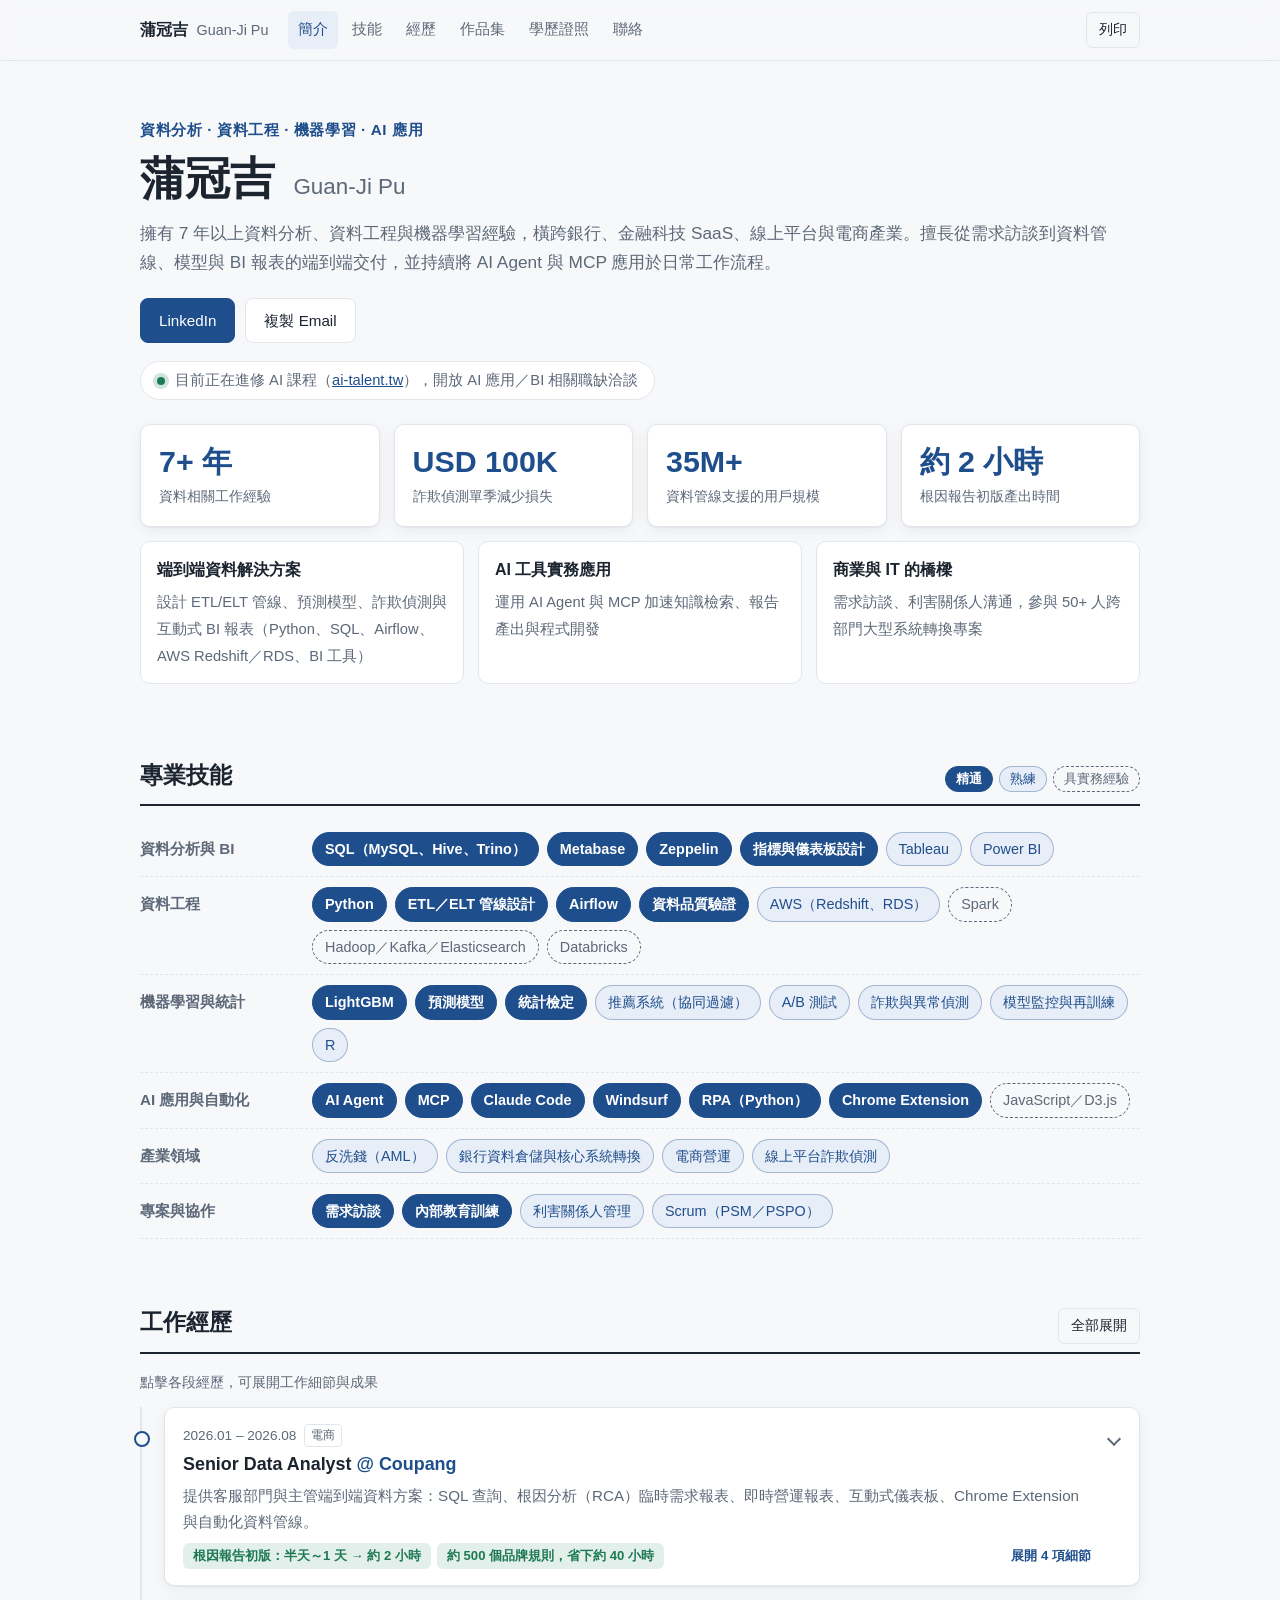
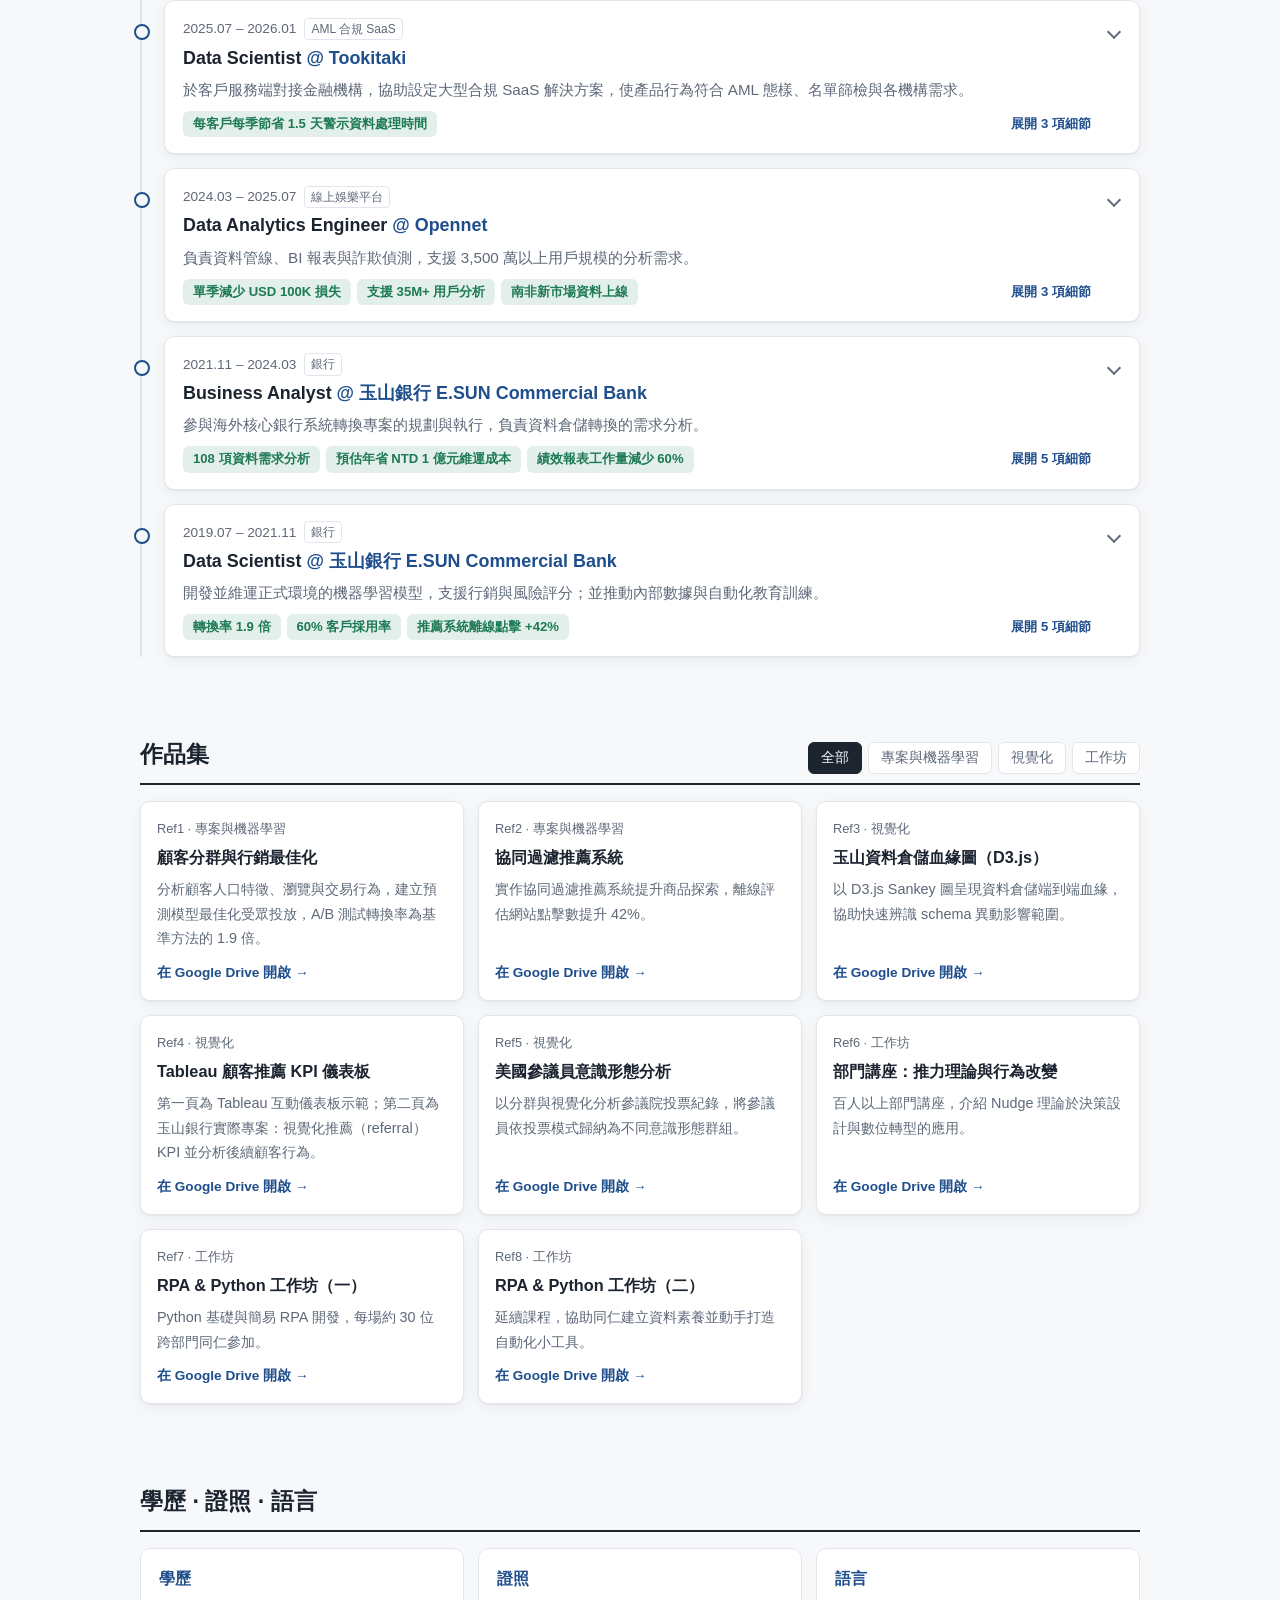
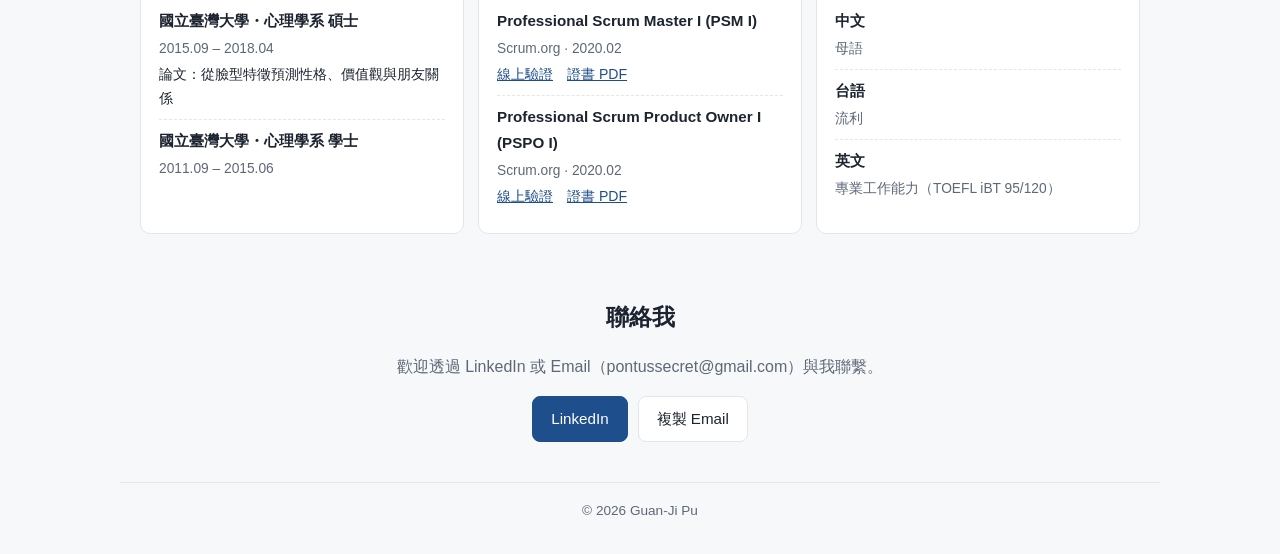
==== commit 9441de93: "Skill proficiency tiers, refined copy, simplified contact buttons Co-Authored-By: Claude Opus 5.5 <n" ====
--- a/index.html
+++ b/index.html
@@ -39,8 +39,7 @@
     <h1>蒲冠吉 <small>Guan-Ji Pu</small></h1>
     <p class="lead" id="lead"></p>
     <div class="hero-actions">
-      <a class="btn primary" href="mailto:pontussecret@gmail.com">Email 聯絡我</a>
-      <a class="btn" href="https://www.linkedin.com/in/guan-ji-pu" target="_blank" rel="noopener">LinkedIn</a>
+      <a class="btn primary" href="https://www.linkedin.com/in/guan-ji-pu" target="_blank" rel="noopener">LinkedIn</a>
       <button class="btn copy-email">複製 Email</button>
     </div>
     <div class="status"><span class="dot"></span><span id="status"></span></div>
@@ -51,15 +50,11 @@
   <section class="wrap section" id="skills">
     <div class="section-head">
       <h2>專業技能</h2>
-      <p class="hint">點選技能，篩選出實際用到該技能的經歷</p>
+      <p class="legend" aria-label="熟練度圖例">
+        <span class="chip lv-A">精通</span><span class="chip lv-B">熟練</span><span class="chip lv-C">具實務經驗</span>
+      </p>
     </div>
-    <p class="legend"><span class="chip demo">Python<em>3</em></span>數字＝有幾段經歷用到此技能</p>
     <div id="skillGroups"></div>
-    <div class="filter-bar" id="filterBar" hidden>
-      篩選中：<strong id="filterName"></strong>
-      <span id="filterCount"></span>
-      <button class="ghost" id="clearFilter">清除篩選</button>
-    </div>
   </section>
 
   <section class="wrap section" id="experience">
@@ -90,11 +85,10 @@
 
   <section class="wrap section contact" id="contact">
     <h2>聯絡我</h2>
-    <p>歡迎透過 Email 或 LinkedIn 與我聯繫。</p>
+    <p>歡迎透過 LinkedIn 或 Email（pontussecret@gmail.com）與我聯繫。</p>
     <div class="contact-links">
-      <a class="btn primary" href="mailto:pontussecret@gmail.com">pontussecret@gmail.com</a>
+      <a class="btn primary" href="https://www.linkedin.com/in/guan-ji-pu" target="_blank" rel="noopener">LinkedIn</a>
       <button class="btn copy-email">複製 Email</button>
-      <a class="btn" href="https://www.linkedin.com/in/guan-ji-pu" target="_blank" rel="noopener">LinkedIn</a>
     </div>
   </section>
 </main>
--- a/style.css
+++ b/style.css
@@ -54,7 +54,7 @@
 .eyebrow { color: var(--accent); font-weight: 600; letter-spacing: .04em; margin: 0 0 8px; font-size: .95rem; }
 h1 { font-size: clamp(2rem, 5vw, 2.8rem); margin: 0 0 12px; line-height: 1.25; }
 h1 small { font-size: .5em; color: var(--muted); font-weight: 500; margin-left: 6px; }
-.lead { font-size: 1.08rem; color: var(--muted); max-width: 780px; margin: 0 0 20px; }
+.lead { font-size: 1.08rem; color: var(--muted); margin: 0 0 20px; }
 .hero-actions { display: flex; flex-wrap: wrap; gap: 10px; margin-bottom: 18px; }
 .status { display: inline-flex; align-items: center; gap: 10px; background: var(--surface); border: 1px solid var(--line); border-radius: 999px; padding: 6px 16px; font-size: .92rem; color: var(--muted); }
 .dot { width: 8px; height: 8px; border-radius: 50%; background: var(--good); box-shadow: 0 0 0 4px color-mix(in srgb, var(--good) 20%, transparent); flex: none; }
@@ -74,27 +74,24 @@
 .hint { color: var(--muted); font-size: .9rem; margin: 0 0 12px; }
 
 /* Skills */
-.legend { display: flex; align-items: center; gap: 8px; color: var(--muted); font-size: .85rem; margin: -4px 0 6px; }
+.legend { display: flex; align-items: center; gap: 6px; margin: 0; }
+.legend .chip { padding: 1px 10px; font-size: .8rem; }
 .skill-group { display: grid; grid-template-columns: 160px 1fr; gap: 12px; padding: 10px 0; border-bottom: 1px dashed var(--line); }
 .skill-group h3 { margin: 4px 0 0; font-size: .95rem; color: var(--muted); font-weight: 600; }
-.chips { display: flex; flex-wrap: wrap; gap: 8px; }
-.chip { display: inline-flex; align-items: center; border: 1px solid var(--line); background: var(--surface); color: var(--text); border-radius: 999px; padding: 4px 12px; font-size: .9rem; transition: all .15s; }
-.chip em { font-style: normal; font-size: .72rem; font-weight: 600; color: var(--accent); background: var(--accent-soft); border-radius: 999px; min-width: 18px; padding: 0 5px; margin-left: 6px; text-align: center; line-height: 18px; }
-button.chip:hover { border-color: var(--accent); color: var(--accent); }
-.chip.on { background: var(--accent); border-color: var(--accent); color: #fff; }
-.chip.on em { background: rgba(255,255,255,.25); color: #fff; }
-.chip.static { background: transparent; }
-.chip.demo { padding: 1px 10px; font-size: .82rem; }
-.filter-bar { position: sticky; top: 68px; z-index: 5; margin-top: 16px; background: var(--accent-soft); border: 1px solid var(--accent); border-radius: var(--radius); padding: 8px 14px; display: flex; gap: 8px; align-items: center; flex-wrap: wrap; font-size: .92rem; }
-.filter-bar button { margin-left: auto; }
+.chips { display: flex; flex-wrap: wrap; gap: 8px; list-style: none; margin: 0; padding: 0; }
+/* 熟練度：A 實心深色、B 淺色底、C 外框 */
+.chip { display: inline-flex; align-items: center; border: 1px solid var(--line); border-radius: 999px; padding: 4px 12px; font-size: .9rem; }
+.chip.lv-A { background: var(--accent); border-color: var(--accent); color: #fff; font-weight: 600; }
+.chip.lv-B { background: var(--accent-soft); border-color: color-mix(in srgb, var(--accent) 35%, transparent); color: var(--accent); }
+.chip.lv-C { background: transparent; border-style: dashed; border-color: var(--muted); color: var(--muted); }
+@media (prefers-color-scheme: dark) { .chip.lv-A { color: #0d1622; } }
+.sr { position: absolute; width: 1px; height: 1px; overflow: hidden; clip: rect(0 0 0 0); white-space: nowrap; }
 
 /* Timeline */
 .timeline { list-style: none; margin: 0; padding: 0 0 0 22px; border-left: 2px solid var(--line); }
 .job { position: relative; margin-bottom: 14px; transition: opacity .25s; }
 .job::before { content: ""; position: absolute; left: -30px; top: 24px; width: 12px; height: 12px; border-radius: 50%; background: var(--bg); border: 2px solid var(--accent); }
-.job.open::before, .job.hit::before { background: var(--accent); }
-.job.dim { opacity: .4; }
-.job.hit .job-head { border-color: var(--accent); box-shadow: 0 0 0 3px var(--accent-soft); }
+.job.open::before { background: var(--accent); }
 .job-head { position: relative; cursor: pointer; background: var(--surface); border: 1px solid var(--line); border-radius: var(--radius); padding: 16px 48px 16px 18px; box-shadow: var(--shadow); transition: border-color .15s; }
 .job-head:hover { border-color: var(--accent); }
 .job.open .job-head { border-radius: var(--radius) var(--radius) 0 0; }
@@ -123,7 +120,6 @@
 .detail p { margin: 0; font-size: .94rem; }
 .tags { display: flex; flex-wrap: wrap; gap: 6px; margin-top: 14px; }
 .tag { font-size: .8rem; background: transparent; border: 1px solid var(--line); border-radius: 4px; padding: 1px 8px; color: var(--muted); }
-.tag:hover, .tag.on { border-color: var(--accent); color: var(--accent); background: var(--accent-soft); }
 
 /* Portfolio */
 .tabs { display: flex; gap: 6px; flex-wrap: wrap; }
@@ -183,7 +179,8 @@
   * { transition: none !important; animation: none !important; }
 }
 @media print {
-  .topbar, .filter-bar, .toast, .hint, .legend, #expandAll, .tabs, .chev, .more, .copy-email, .hero-actions { display: none !important; }
+  .chip { -webkit-print-color-adjust: exact; print-color-adjust: exact; }
+  .topbar, .toast, .hint, #expandAll, .tabs, .chev, .more, .copy-email, .hero-actions { display: none !important; }
   .section { padding-top: 20px; }
   .job-body { grid-template-rows: 1fr; }
   .job-inner { visibility: visible; border-width: 0 1px 1px !important; padding: 4px 18px 16px !important; }
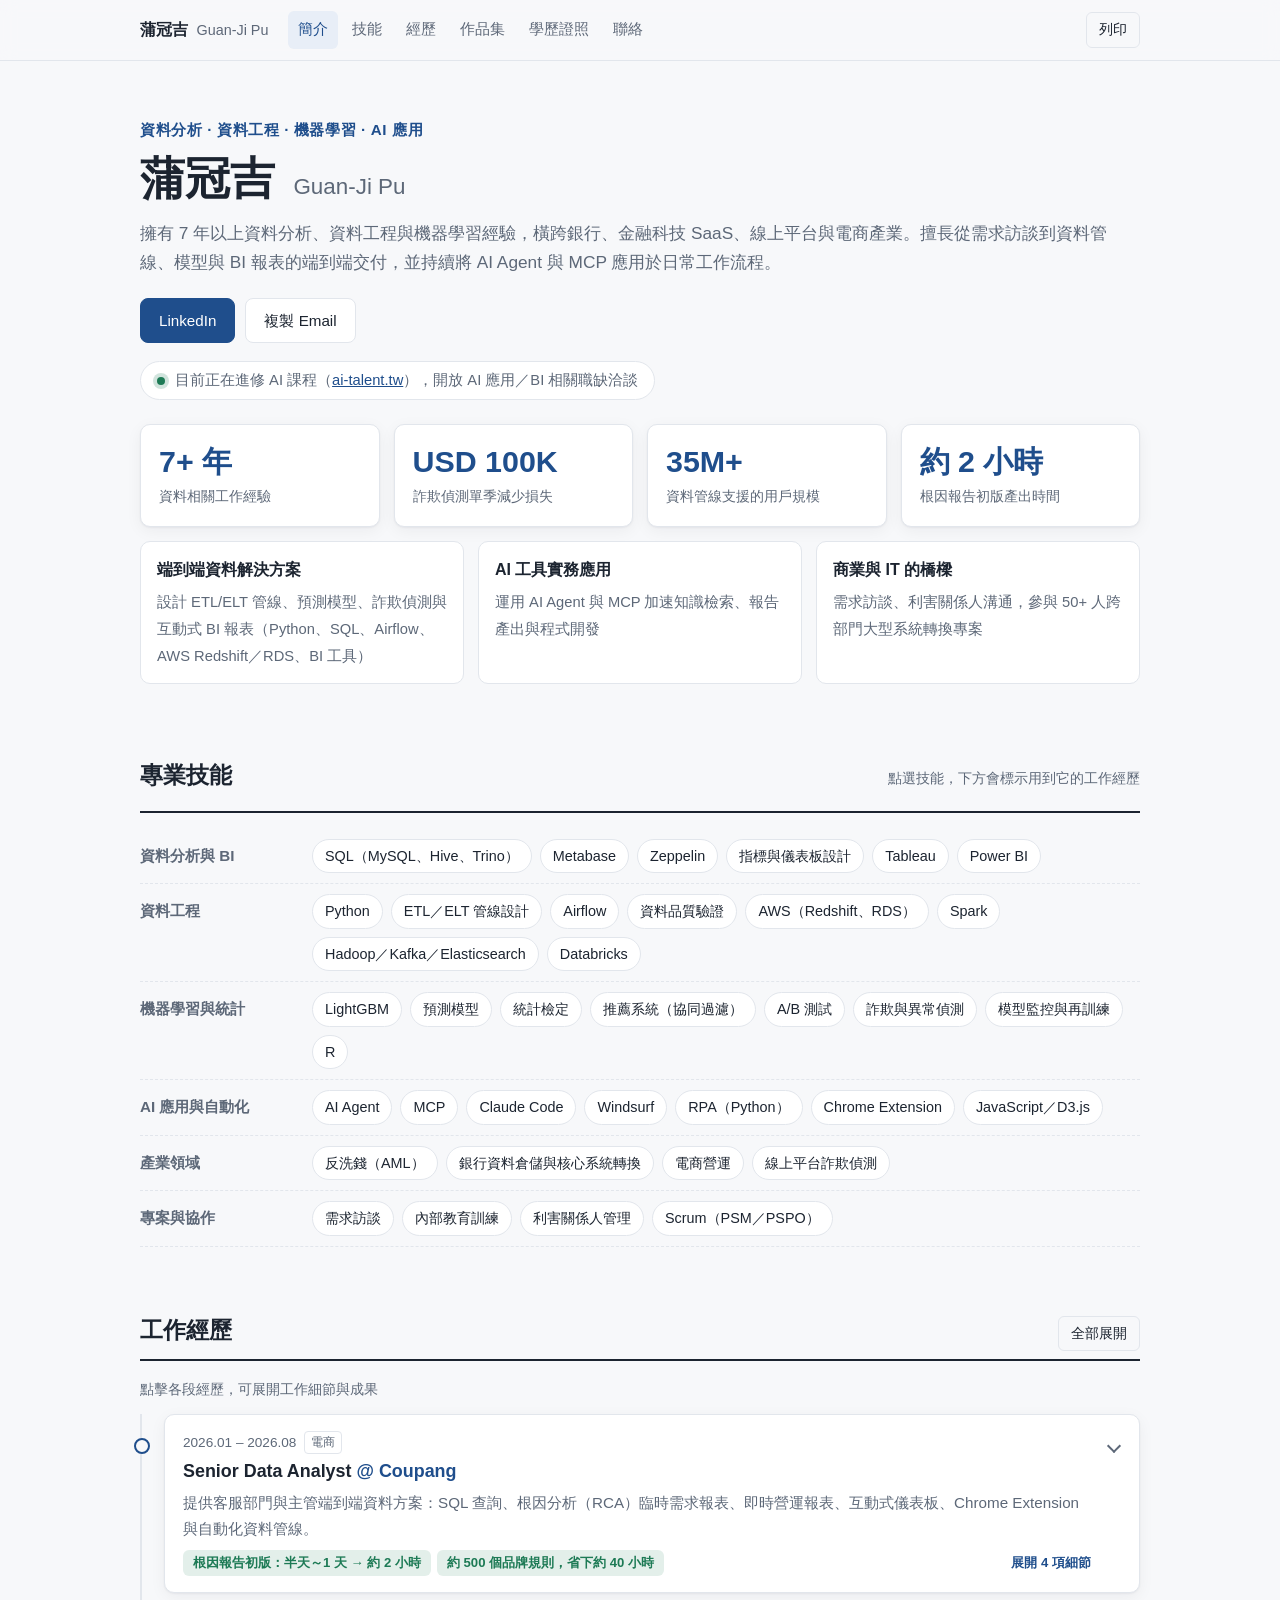
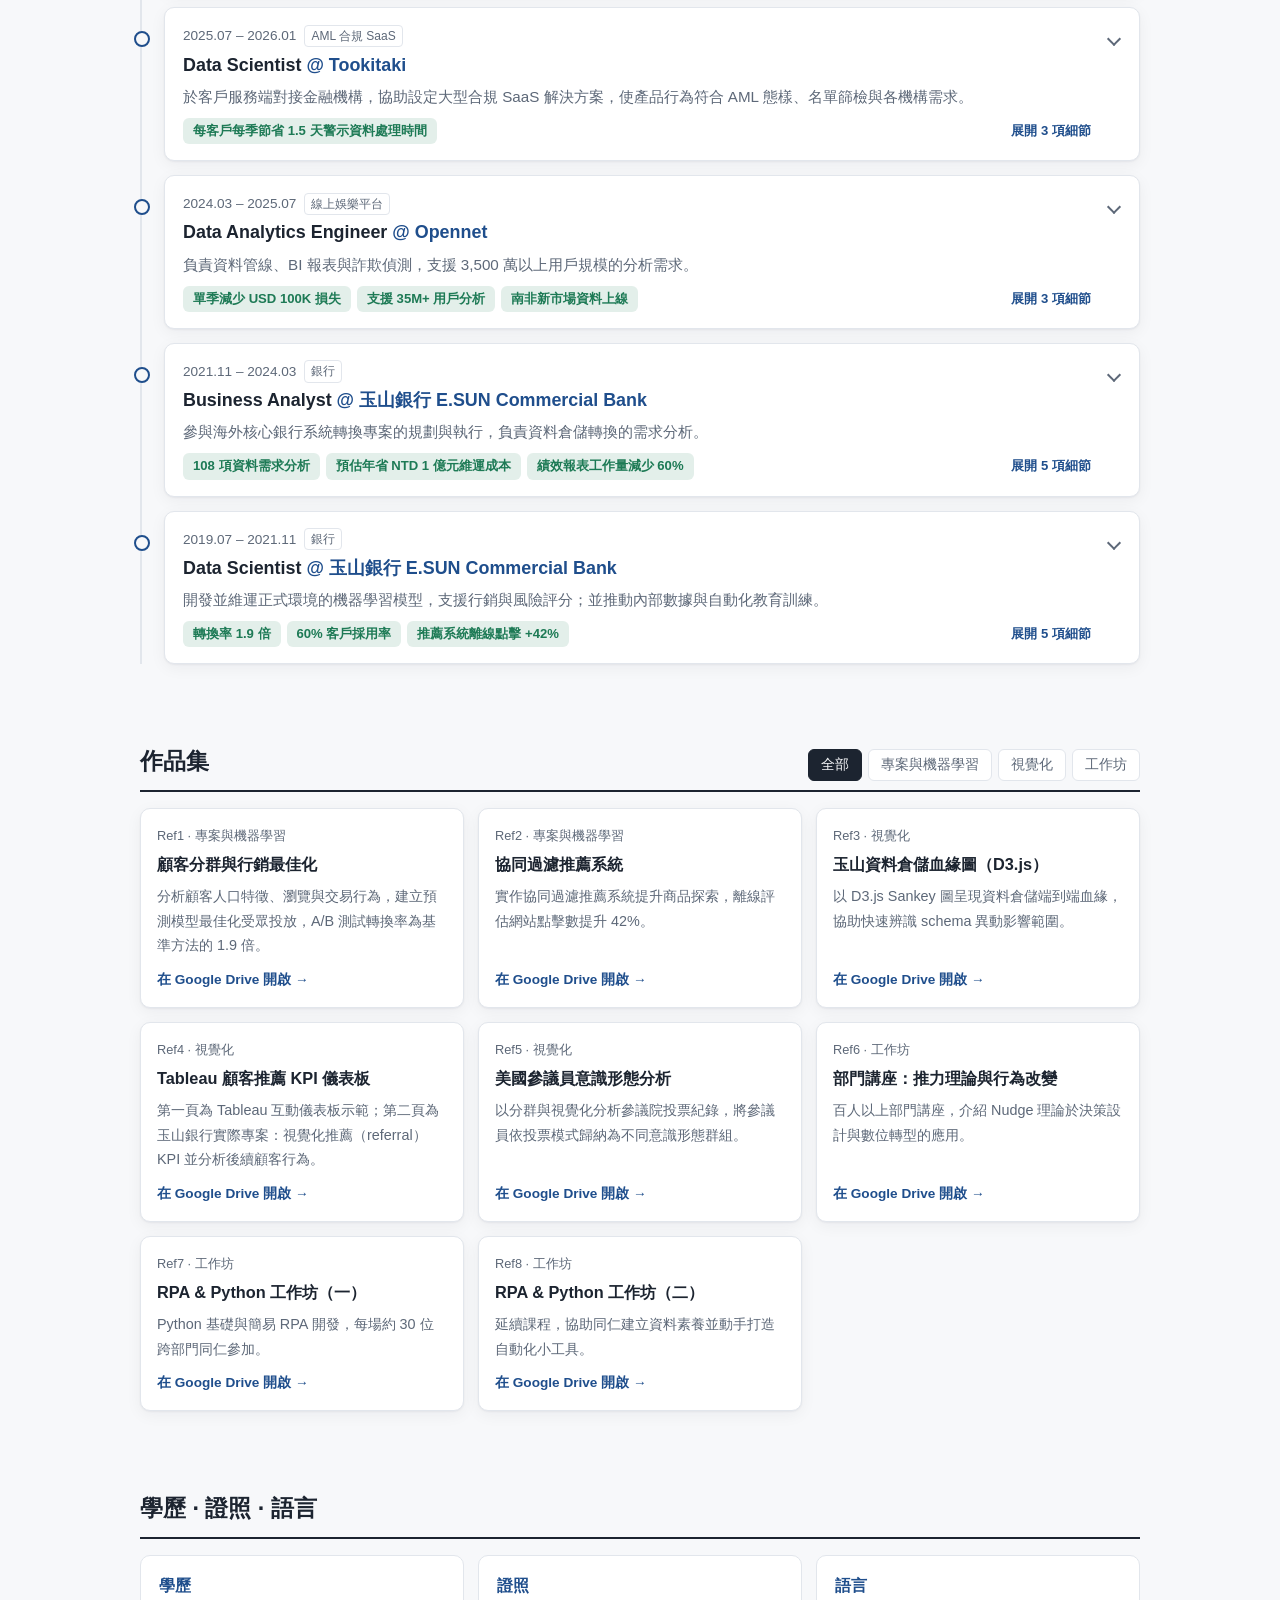
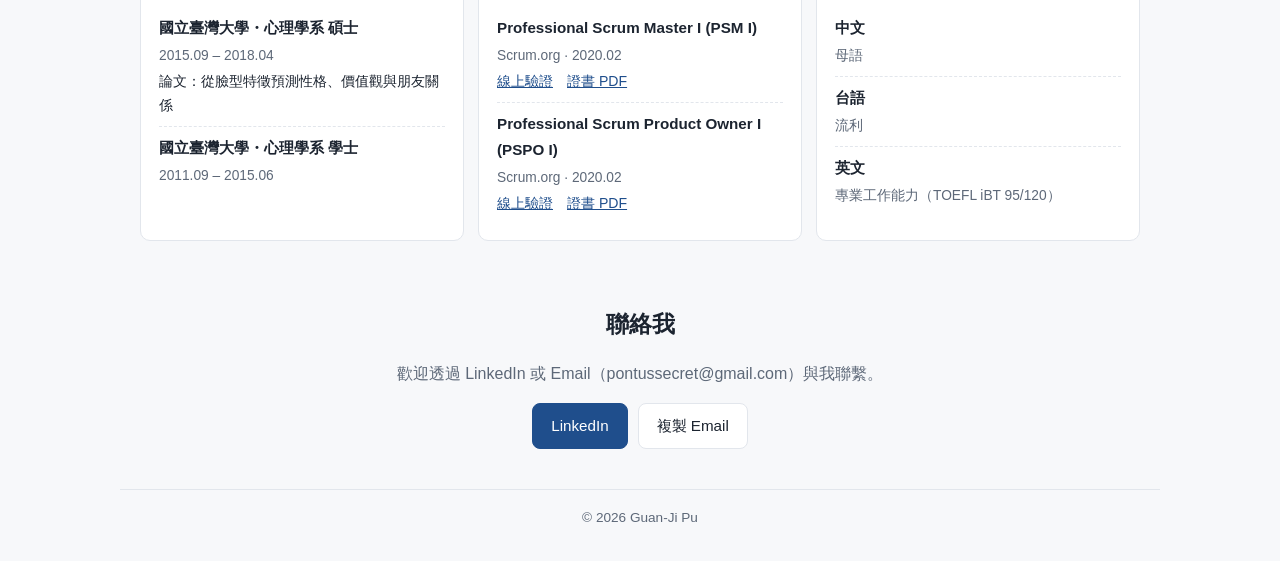
==== commit bfd8f73d: "Uniform skill chips; clicking a skill highlights matching jobs without expanding Co-Authored-By: Cla" ====
--- a/index.html
+++ b/index.html
@@ -50,9 +50,7 @@
   <section class="wrap section" id="skills">
     <div class="section-head">
       <h2>專業技能</h2>
-      <p class="legend" aria-label="熟練度圖例">
-        <span class="chip lv-A">精通</span><span class="chip lv-B">熟練</span><span class="chip lv-C">具實務經驗</span>
-      </p>
+      <p class="hint">點選技能，下方會標示用到它的工作經歷</p>
     </div>
     <div id="skillGroups"></div>
   </section>
@@ -62,7 +60,8 @@
       <h2>工作經歷</h2>
       <button class="ghost" id="expandAll">全部展開</button>
     </div>
-    <p class="hint">點擊各段經歷，可展開工作細節與成果</p>
+    <p class="hint" id="expHint">點擊各段經歷，可展開工作細節與成果</p>
+    <p class="hl-bar" id="hlBar" hidden><span id="hlText"></span><button class="link" id="hlClear">清除標示</button></p>
     <ol class="timeline" id="timeline"></ol>
   </section>
 
--- a/style.css
+++ b/style.css
@@ -74,25 +74,29 @@
 .hint { color: var(--muted); font-size: .9rem; margin: 0 0 12px; }
 
 /* Skills */
-.legend { display: flex; align-items: center; gap: 6px; margin: 0; }
-.legend .chip { padding: 1px 10px; font-size: .8rem; }
 .skill-group { display: grid; grid-template-columns: 160px 1fr; gap: 12px; padding: 10px 0; border-bottom: 1px dashed var(--line); }
 .skill-group h3 { margin: 4px 0 0; font-size: .95rem; color: var(--muted); font-weight: 600; }
 .chips { display: flex; flex-wrap: wrap; gap: 8px; list-style: none; margin: 0; padding: 0; }
-/* 熟練度：A 實心深色、B 淺色底、C 外框 */
-.chip { display: inline-flex; align-items: center; border: 1px solid var(--line); border-radius: 999px; padding: 4px 12px; font-size: .9rem; }
-.chip.lv-A { background: var(--accent); border-color: var(--accent); color: #fff; font-weight: 600; }
-.chip.lv-B { background: var(--accent-soft); border-color: color-mix(in srgb, var(--accent) 35%, transparent); color: var(--accent); }
-.chip.lv-C { background: transparent; border-style: dashed; border-color: var(--muted); color: var(--muted); }
-@media (prefers-color-scheme: dark) { .chip.lv-A { color: #0d1622; } }
+.chip { border: 1px solid var(--line); background: var(--surface); color: var(--text); border-radius: 999px; padding: 4px 12px; font-size: .9rem; transition: background .15s, border-color .15s, color .15s; }
+.chip:hover { border-color: var(--accent); color: var(--accent); }
+.chip.on { background: var(--accent); border-color: var(--accent); color: #fff; }
+@media (prefers-color-scheme: dark) { .chip.on { color: #0d1622; } }
 .sr { position: absolute; width: 1px; height: 1px; overflow: hidden; clip: rect(0 0 0 0); white-space: nowrap; }
 
 /* Timeline */
+.hl-bar { display: flex; align-items: center; gap: 10px; flex-wrap: wrap; font-size: .9rem; color: var(--accent); background: var(--accent-soft); border-radius: 8px; padding: 6px 12px; margin: 0 0 12px; }
+.link { background: none; border: 0; padding: 0; color: var(--accent); text-decoration: underline; font-size: .88rem; margin-left: auto; }
+.job.dim .job-head { opacity: .45; }
+.job.hit .job-head { border-color: var(--accent); box-shadow: 0 0 0 3px var(--accent-soft); animation: pulse 1.1s ease-out 1; }
+@keyframes pulse { 0% { box-shadow: 0 0 0 0 color-mix(in srgb, var(--accent) 45%, transparent); } 70% { box-shadow: 0 0 0 10px transparent; } 100% { box-shadow: 0 0 0 3px var(--accent-soft); } }
+.match:empty { display: none; }
+.match { font-size: .75rem; font-weight: 600; color: #fff; background: var(--accent); border-radius: 4px; padding: 0 6px; }
+@media (prefers-color-scheme: dark) { .match { color: #0d1622; } }
 .timeline { list-style: none; margin: 0; padding: 0 0 0 22px; border-left: 2px solid var(--line); }
 .job { position: relative; margin-bottom: 14px; transition: opacity .25s; }
 .job::before { content: ""; position: absolute; left: -30px; top: 24px; width: 12px; height: 12px; border-radius: 50%; background: var(--bg); border: 2px solid var(--accent); }
-.job.open::before { background: var(--accent); }
-.job-head { position: relative; cursor: pointer; background: var(--surface); border: 1px solid var(--line); border-radius: var(--radius); padding: 16px 48px 16px 18px; box-shadow: var(--shadow); transition: border-color .15s; }
+.job.open::before, .job.hit::before { background: var(--accent); }
+.job-head { position: relative; transition: opacity .25s, border-color .15s; cursor: pointer; background: var(--surface); border: 1px solid var(--line); border-radius: var(--radius); padding: 16px 48px 16px 18px; box-shadow: var(--shadow); }
 .job-head:hover { border-color: var(--accent); }
 .job.open .job-head { border-radius: var(--radius) var(--radius) 0 0; }
 .job-meta { display: flex; align-items: center; gap: 8px; flex-wrap: wrap; }
@@ -179,8 +183,8 @@
   * { transition: none !important; animation: none !important; }
 }
 @media print {
-  .chip { -webkit-print-color-adjust: exact; print-color-adjust: exact; }
-  .topbar, .toast, .hint, #expandAll, .tabs, .chev, .more, .copy-email, .hero-actions { display: none !important; }
+  .job.dim .job-head { opacity: 1; }
+  .topbar, .toast, .hint, .hl-bar, #expandAll, .tabs, .chev, .more, .copy-email, .hero-actions { display: none !important; }
   .section { padding-top: 20px; }
   .job-body { grid-template-rows: 1fr; }
   .job-inner { visibility: visible; border-width: 0 1px 1px !important; padding: 4px 18px 16px !important; }
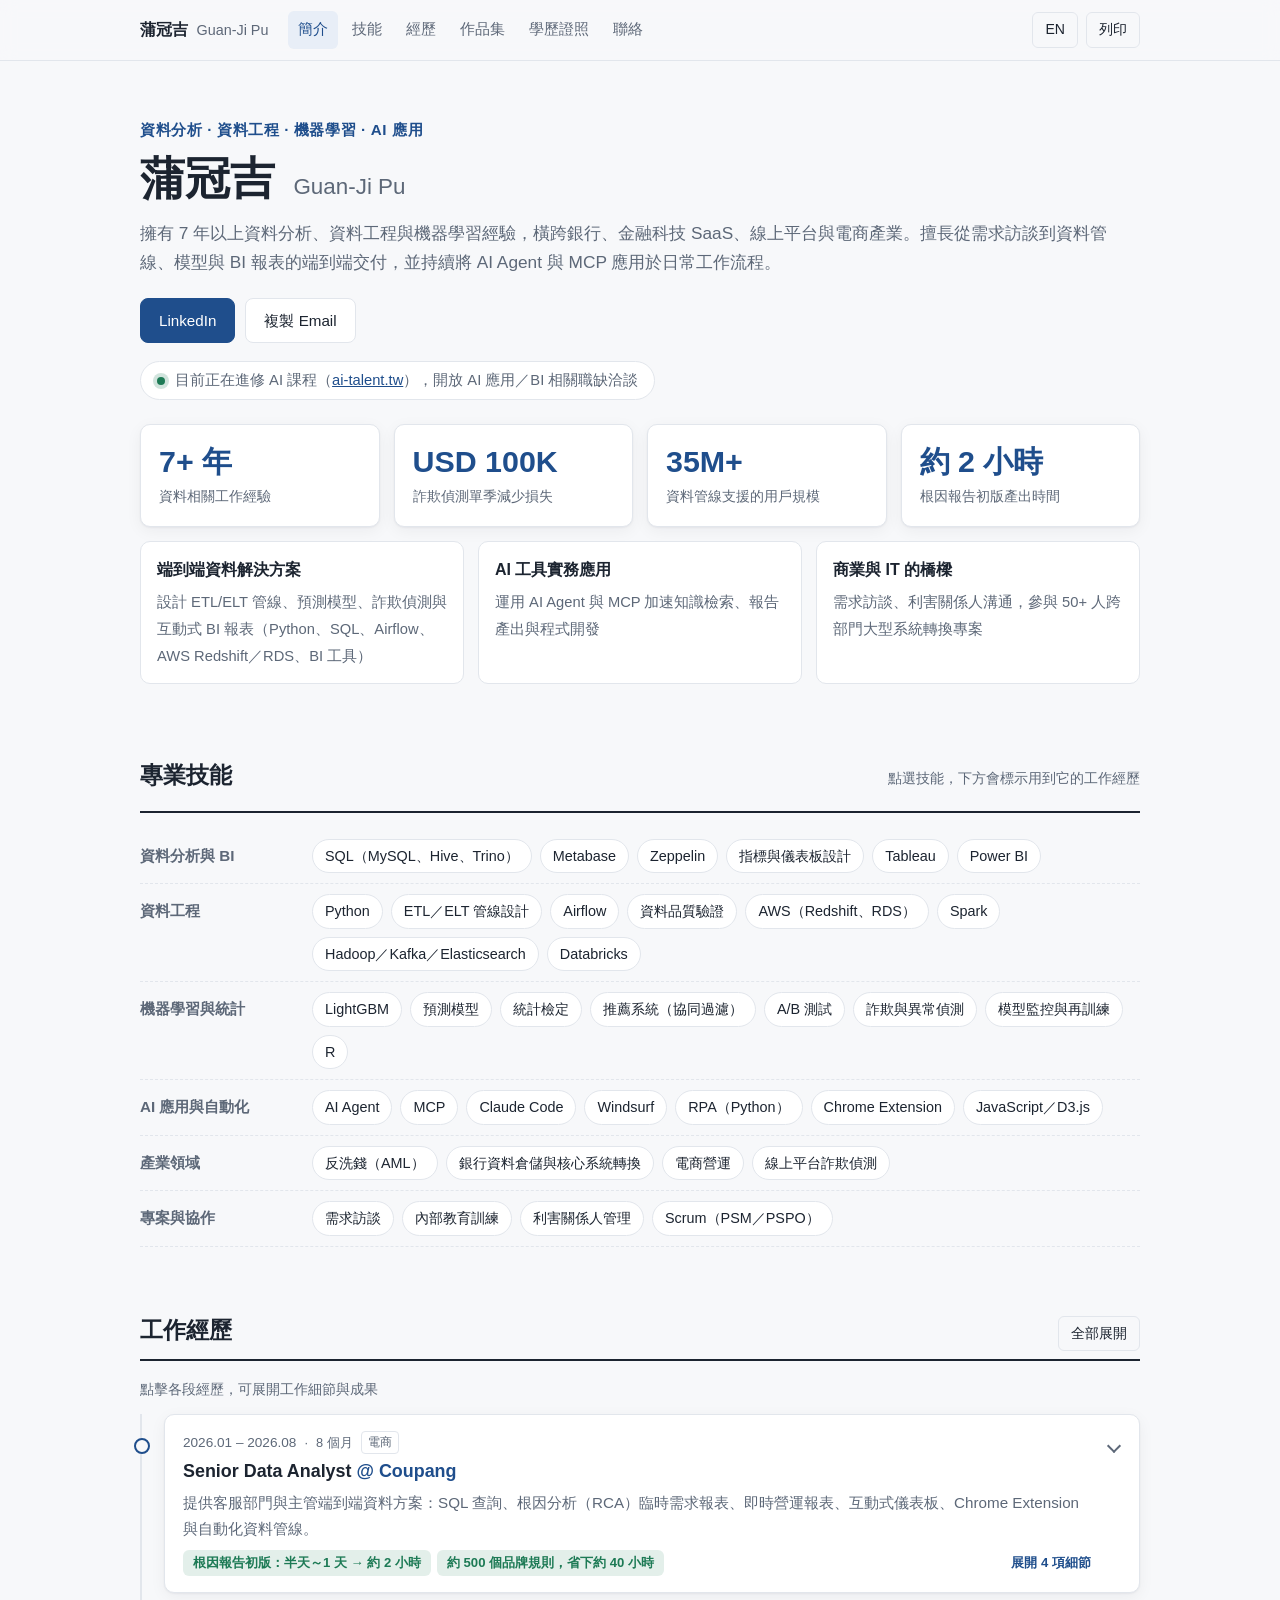
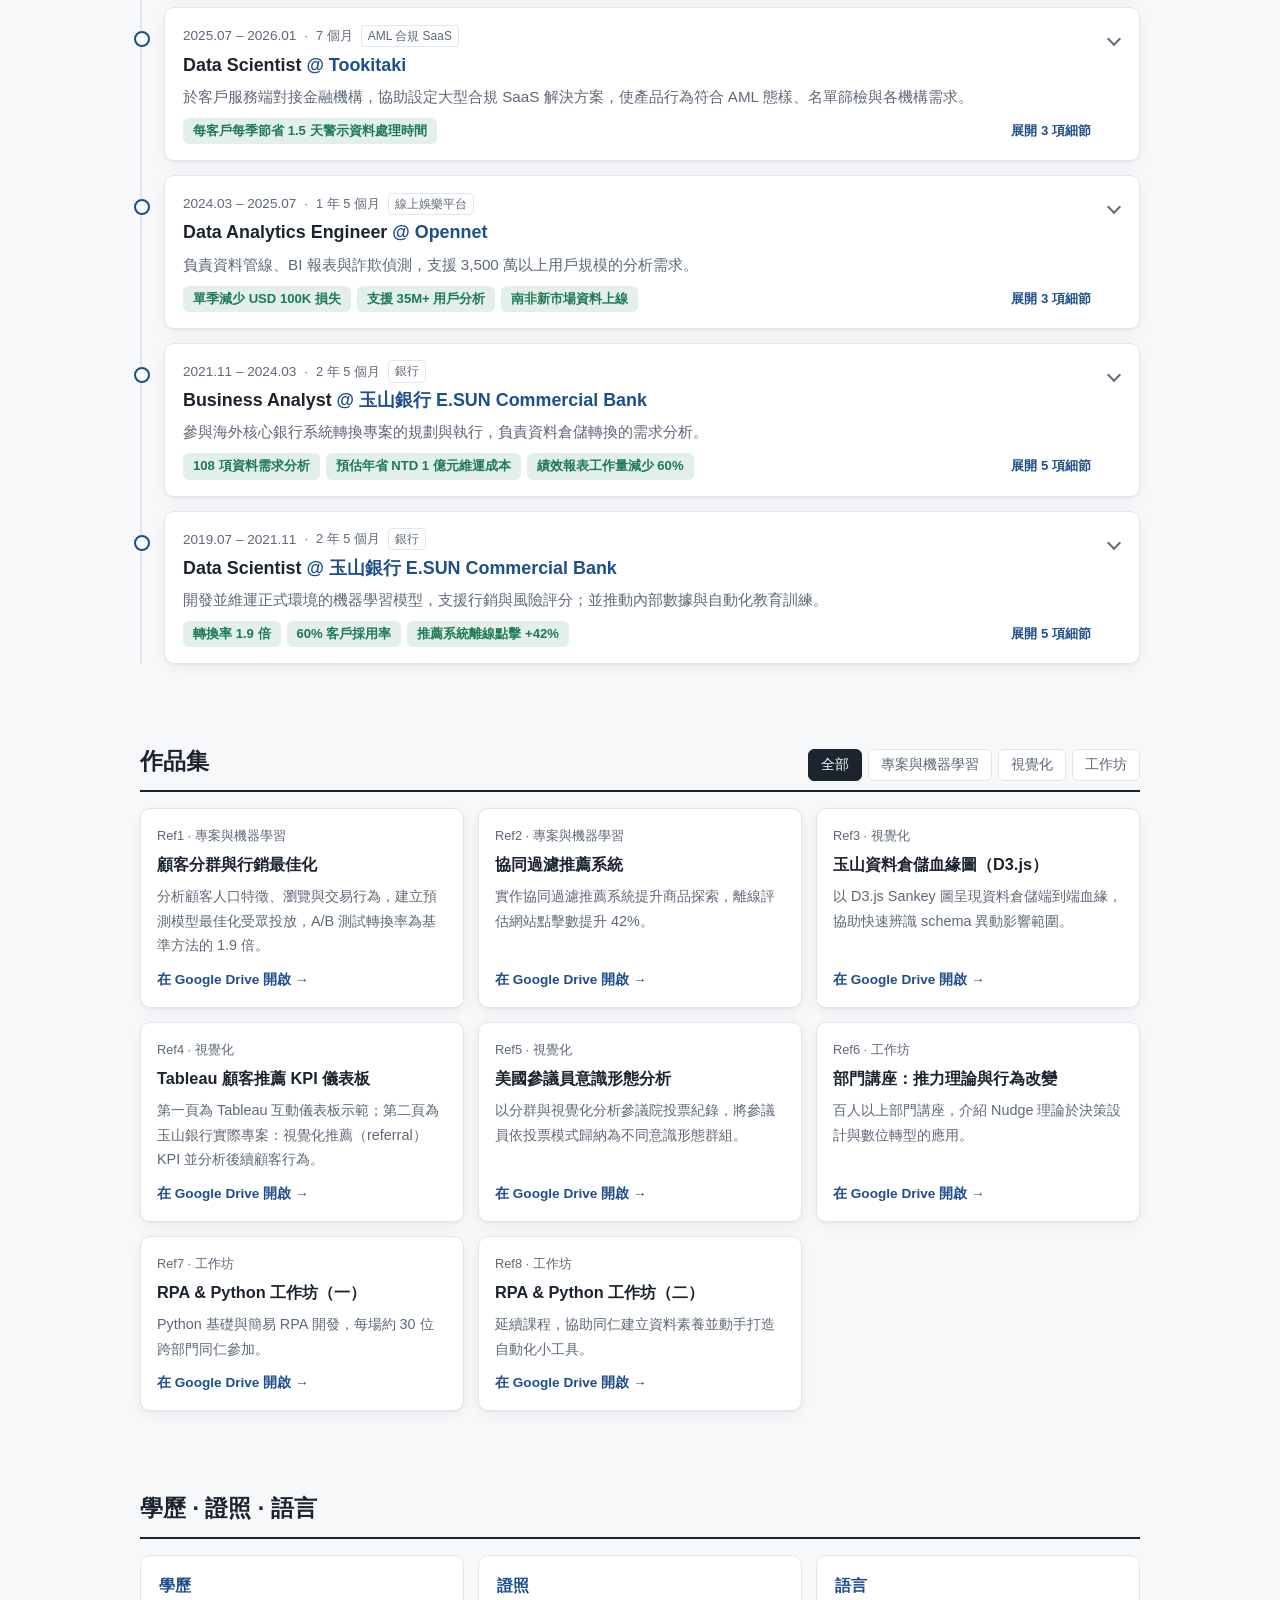
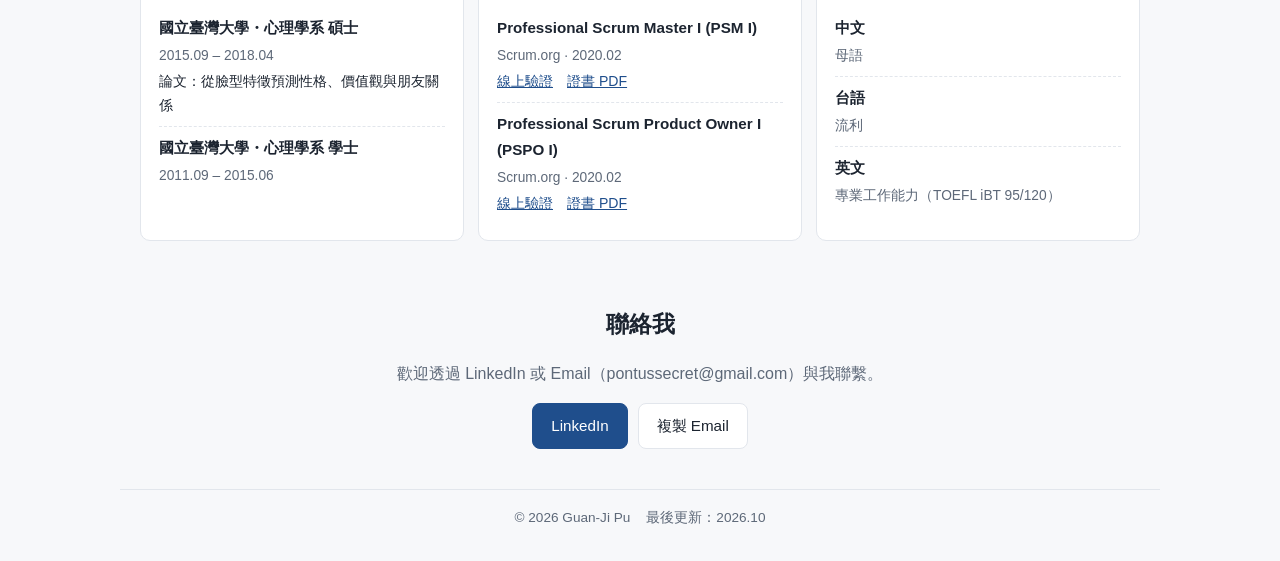
==== commit 0028ecef: "English version with language toggle, job durations, favicon, print pagination, viewport-triggered h" ====
--- a/index.html
+++ b/index.html
@@ -13,34 +13,39 @@
 <meta property="og:image:width" content="1200">
 <meta property="og:image:height" content="630">
 <meta name="twitter:card" content="summary_large_image">
+<link rel="icon" href="favicon.svg" type="image/svg+xml">
+<link rel="apple-touch-icon" href="apple-touch-icon.png">
+<link rel="alternate" hreflang="zh-Hant" href="https://harryputaiwan.github.io/">
+<link rel="alternate" hreflang="en" href="https://harryputaiwan.github.io/?lang=en">
 <link rel="stylesheet" href="style.css">
 </head>
 <body>
 <header class="topbar">
   <div class="wrap topbar-inner">
     <a href="#top" class="brand">蒲冠吉 <span>Guan-Ji Pu</span></a>
-    <nav class="nav" id="nav" aria-label="頁面導覽">
-      <a href="#about">簡介</a>
-      <a href="#skills">技能</a>
-      <a href="#experience">經歷</a>
-      <a href="#portfolio">作品集</a>
-      <a href="#education">學歷證照</a>
-      <a href="#contact">聯絡</a>
+    <nav class="nav" id="nav" aria-label="Page">
+      <a href="#about" data-i18n="nav.about">簡介</a>
+      <a href="#skills" data-i18n="nav.skills">技能</a>
+      <a href="#experience" data-i18n="nav.experience">經歷</a>
+      <a href="#portfolio" data-i18n="nav.portfolio">作品集</a>
+      <a href="#education" data-i18n="nav.education">學歷證照</a>
+      <a href="#contact" data-i18n="nav.contact">聯絡</a>
     </nav>
     <div class="tools">
-      <button class="ghost" onclick="window.print()" aria-label="列印或另存 PDF">列印</button>
+      <button class="ghost" id="langBtn" lang="en">EN</button>
+      <button class="ghost print-btn" id="printBtn" data-i18n="print">列印</button>
     </div>
   </div>
 </header>
 
 <main id="top">
   <section class="hero wrap" id="about">
-    <p class="eyebrow">資料分析 · 資料工程 · 機器學習 · AI 應用</p>
+    <p class="eyebrow" data-i18n="eyebrow">資料分析 · 資料工程 · 機器學習 · AI 應用</p>
     <h1>蒲冠吉 <small>Guan-Ji Pu</small></h1>
     <p class="lead" id="lead"></p>
     <div class="hero-actions">
       <a class="btn primary" href="https://www.linkedin.com/in/guan-ji-pu" target="_blank" rel="noopener">LinkedIn</a>
-      <button class="btn copy-email">複製 Email</button>
+      <button class="btn copy-email" data-i18n="copyEmail">複製 Email</button>
     </div>
     <div class="status"><span class="dot"></span><span id="status"></span></div>
     <div class="kpis" id="kpis"></div>
@@ -49,50 +54,52 @@
 
   <section class="wrap section" id="skills">
     <div class="section-head">
-      <h2>專業技能</h2>
-      <p class="hint">點選技能，下方會標示用到它的工作經歷</p>
+      <h2 data-i18n="skillsTitle">專業技能</h2>
+      <p class="hint" data-i18n="skillsHint">點選技能，下方會標示用到它的工作經歷</p>
     </div>
     <div id="skillGroups"></div>
   </section>
 
   <section class="wrap section" id="experience">
     <div class="section-head">
-      <h2>工作經歷</h2>
+      <h2 data-i18n="expTitle">工作經歷</h2>
       <button class="ghost" id="expandAll">全部展開</button>
     </div>
-    <p class="hint" id="expHint">點擊各段經歷，可展開工作細節與成果</p>
-    <p class="hl-bar" id="hlBar" hidden><span id="hlText"></span><button class="link" id="hlClear">清除標示</button></p>
+    <p class="hint" id="expHint" data-i18n="expHint">點擊各段經歷，可展開工作細節與成果</p>
+    <p class="hl-bar" id="hlBar" hidden><span id="hlText"></span><button class="link" id="hlClear" data-i18n="hlClear">清除標示</button></p>
     <ol class="timeline" id="timeline"></ol>
   </section>
 
   <section class="wrap section" id="portfolio">
     <div class="section-head">
-      <h2>作品集</h2>
-      <div class="tabs" id="pfTabs" role="group" aria-label="作品分類"></div>
+      <h2 data-i18n="pfTitle">作品集</h2>
+      <div class="tabs" id="pfTabs" role="group"></div>
     </div>
     <div class="cards" id="pfCards"></div>
   </section>
 
   <section class="wrap section" id="education">
-    <div class="section-head"><h2>學歷 · 證照 · 語言</h2></div>
+    <div class="section-head"><h2 data-i18n="eduTitle">學歷 · 證照 · 語言</h2></div>
     <div class="grid3">
-      <div class="panel"><h3>學歷</h3><div id="edu"></div></div>
-      <div class="panel"><h3>證照</h3><div id="certs"></div></div>
-      <div class="panel"><h3>語言</h3><div id="langs"></div></div>
+      <div class="panel"><h3 data-i18n="edu">學歷</h3><div id="edu"></div></div>
+      <div class="panel"><h3 data-i18n="certs">證照</h3><div id="certs"></div></div>
+      <div class="panel"><h3 data-i18n="langs">語言</h3><div id="langs"></div></div>
     </div>
   </section>
 
   <section class="wrap section contact" id="contact">
-    <h2>聯絡我</h2>
-    <p>歡迎透過 LinkedIn 或 Email（pontussecret@gmail.com）與我聯繫。</p>
+    <h2 data-i18n="contactTitle">聯絡我</h2>
+    <p data-i18n="contactText">歡迎透過 LinkedIn 或 Email（pontussecret@gmail.com）與我聯繫。</p>
     <div class="contact-links">
       <a class="btn primary" href="https://www.linkedin.com/in/guan-ji-pu" target="_blank" rel="noopener">LinkedIn</a>
-      <button class="btn copy-email">複製 Email</button>
+      <button class="btn copy-email" data-i18n="copyEmail">複製 Email</button>
     </div>
+    <p class="print-only">linkedin.com/in/guan-ji-pu</p>
+    <p class="print-only" data-i18n="printNote">線上互動版：harryputaiwan.github.io</p>
   </section>
 </main>
 
-<footer class="wrap footer">© 2026 Guan-Ji Pu</footer>
+<footer class="wrap footer"><span>© 2026 Guan-Ji Pu</span><span id="updated"></span></footer>
 <div class="toast" id="toast" role="status" aria-live="polite"></div>
 <script src="data.js"></script>
 <script src="script.js"></script>
--- a/style.css
+++ b/style.css
@@ -87,7 +87,8 @@
 .hl-bar { display: flex; align-items: center; gap: 10px; flex-wrap: wrap; font-size: .9rem; color: var(--accent); background: var(--accent-soft); border-radius: 8px; padding: 6px 12px; margin: 0 0 12px; }
 .link { background: none; border: 0; padding: 0; color: var(--accent); text-decoration: underline; font-size: .88rem; margin-left: auto; }
 .job.dim .job-head { opacity: .45; }
-.job.hit .job-head { border-color: var(--accent); box-shadow: 0 0 0 3px var(--accent-soft); animation: pulse 1.1s ease-out 1; }
+.job.hit .job-head { border-color: var(--accent); box-shadow: 0 0 0 3px var(--accent-soft); }
+.job.hit.pulse .job-head { animation: pulse 1.1s ease-out 1; }
 @keyframes pulse { 0% { box-shadow: 0 0 0 0 color-mix(in srgb, var(--accent) 45%, transparent); } 70% { box-shadow: 0 0 0 10px transparent; } 100% { box-shadow: 0 0 0 3px var(--accent-soft); } }
 .match:empty { display: none; }
 .match { font-size: .75rem; font-weight: 600; color: #fff; background: var(--accent); border-radius: 4px; padding: 0 6px; }
@@ -101,6 +102,8 @@
 .job.open .job-head { border-radius: var(--radius) var(--radius) 0 0; }
 .job-meta { display: flex; align-items: center; gap: 8px; flex-wrap: wrap; }
 .job-period { color: var(--muted); font-size: .85rem; font-variant-numeric: tabular-nums; }
+.job-dur { color: var(--muted); font-size: .8rem; }
+.job-dur::before { content: "·"; margin-right: 8px; }
 .industry { font-size: .75rem; color: var(--muted); border: 1px solid var(--line); border-radius: 4px; padding: 0 6px; }
 .job h3 { margin: 2px 0 4px; font-size: 1.12rem; }
 .job-toggle { all: unset; cursor: pointer; font-weight: 700; }
@@ -151,7 +154,8 @@
 .contact { text-align: center; padding-bottom: 40px; }
 .contact p { color: var(--muted); }
 .contact-links { display: flex; justify-content: center; flex-wrap: wrap; gap: 10px; }
-.footer { color: var(--muted); font-size: .85rem; text-align: center; padding-top: 16px; padding-bottom: 32px; border-top: 1px solid var(--line); }
+.footer { display: flex; justify-content: center; flex-wrap: wrap; gap: 6px 16px; color: var(--muted); font-size: .85rem; padding-top: 16px; padding-bottom: 32px; border-top: 1px solid var(--line); }
+.print-only { display: none; }
 
 .toast { position: fixed; left: 50%; bottom: 24px; transform: translate(-50%, 20px); background: var(--text); color: var(--bg); padding: 8px 18px; border-radius: 8px; opacity: 0; transition: all .25s; pointer-events: none; font-size: .9rem; }
 .toast.show { opacity: 1; transform: translate(-50%, 0); }
@@ -162,11 +166,13 @@
   .kpi { padding: 14px; }
   .kpi-num { font-size: 1.5rem; }
   .skill-group { grid-template-columns: 1fr; gap: 4px; }
-  .brand span, .tools { display: none; }
+  .brand span, .print-btn { display: none; }
+  .tools .ghost { padding: 4px 10px; }
   .topbar-inner { gap: 10px; }
-  /* 導覽列可橫向滑動，右側淡出提示還有更多項目 */
-  .nav { -webkit-mask-image: linear-gradient(90deg, #000 80%, transparent); mask-image: linear-gradient(90deg, #000 80%, transparent); }
-  .nav.at-end { -webkit-mask-image: none; mask-image: none; }
+  /* 導覽列可橫向滑動，還有內容的一側淡出提示 */
+  .nav { --fl: 16px; --fr: 16px; -webkit-mask-image: linear-gradient(90deg, transparent, #000 var(--fl), #000 calc(100% - var(--fr)), transparent); mask-image: linear-gradient(90deg, transparent, #000 var(--fl), #000 calc(100% - var(--fr)), transparent); }
+  .nav.at-start { --fl: 0px; }
+  .nav.at-end { --fr: 0px; }
   .hero { padding-top: 24px; }
   .eyebrow { font-size: .85rem; margin-bottom: 4px; }
   h1 { margin-bottom: 8px; }
@@ -183,11 +189,31 @@
   * { transition: none !important; animation: none !important; }
 }
 @media print {
+  /* 列印一律用淺色 */
+  :root { --bg: #fff; --surface: #fff; --text: #1c2430; --muted: #4a5464; --line: #d5dae2; --accent: #1f4e8c; --accent-soft: #e8eef7; --good: #1d7a55; --shadow: none; }
+  body { background: #fff; font-size: 13px; }
+  .topbar, .toast, .hint, .hl-bar, #expandAll, .tabs, .chev, .more, .copy-email, .hero-actions, .match { display: none !important; }
+  .print-only { display: block; }
+  .btn.primary { display: none; }
+  .hero { padding-top: 0; }
+  /* 每個大標從新的一頁開始；聯絡內容很短，接在學歷之後 */
+  .section { padding-top: 0; break-before: page; }
+  .contact { break-before: auto; padding-top: 32px; }
+  .section-head, h2, h3, h4, .job-head { break-after: avoid; }
+  /* 經歷卡片可跨頁，但單一細節、卡片標頭不拆開 */
+  .detail, .card, .panel, .kpi, .highlights li, .skill-group, .tags { break-inside: avoid; }
+  .job-head { break-inside: avoid; }
+  /* 列印紙張較窄，仍維持桌機排版 */
+  .kpis { grid-template-columns: repeat(4, 1fr); gap: 10px; }
+  .kpi { padding: 12px; }
+  .kpi-num { font-size: 1.4rem; }
+  .highlights, .grid3 { grid-template-columns: repeat(3, 1fr); gap: 10px; }
+  .skill-group { grid-template-columns: 140px 1fr; }
   .job.dim .job-head { opacity: 1; }
-  .topbar, .toast, .hint, .hl-bar, #expandAll, .tabs, .chev, .more, .copy-email, .hero-actions { display: none !important; }
-  .section { padding-top: 20px; }
-  .job-body { grid-template-rows: 1fr; }
-  .job-inner { visibility: visible; border-width: 0 1px 1px !important; padding: 4px 18px 16px !important; }
-  .job, .card, .panel { break-inside: avoid; }
-  body { background: #fff; }
-}
+  .job.hit .job-head { border-color: var(--line); box-shadow: none; }
+  /* 展開動畫用的 grid 會讓 Chrome 無法跨頁拆分，列印時改成一般區塊 */
+  .job-body { display: block; }
+  .job-inner { overflow: visible; visibility: visible; border-width: 0 1px 1px !important; padding: 4px 18px 16px !important; }
+  .chip { padding: 2px 10px; }
+  .footer { padding-bottom: 0; }
+}
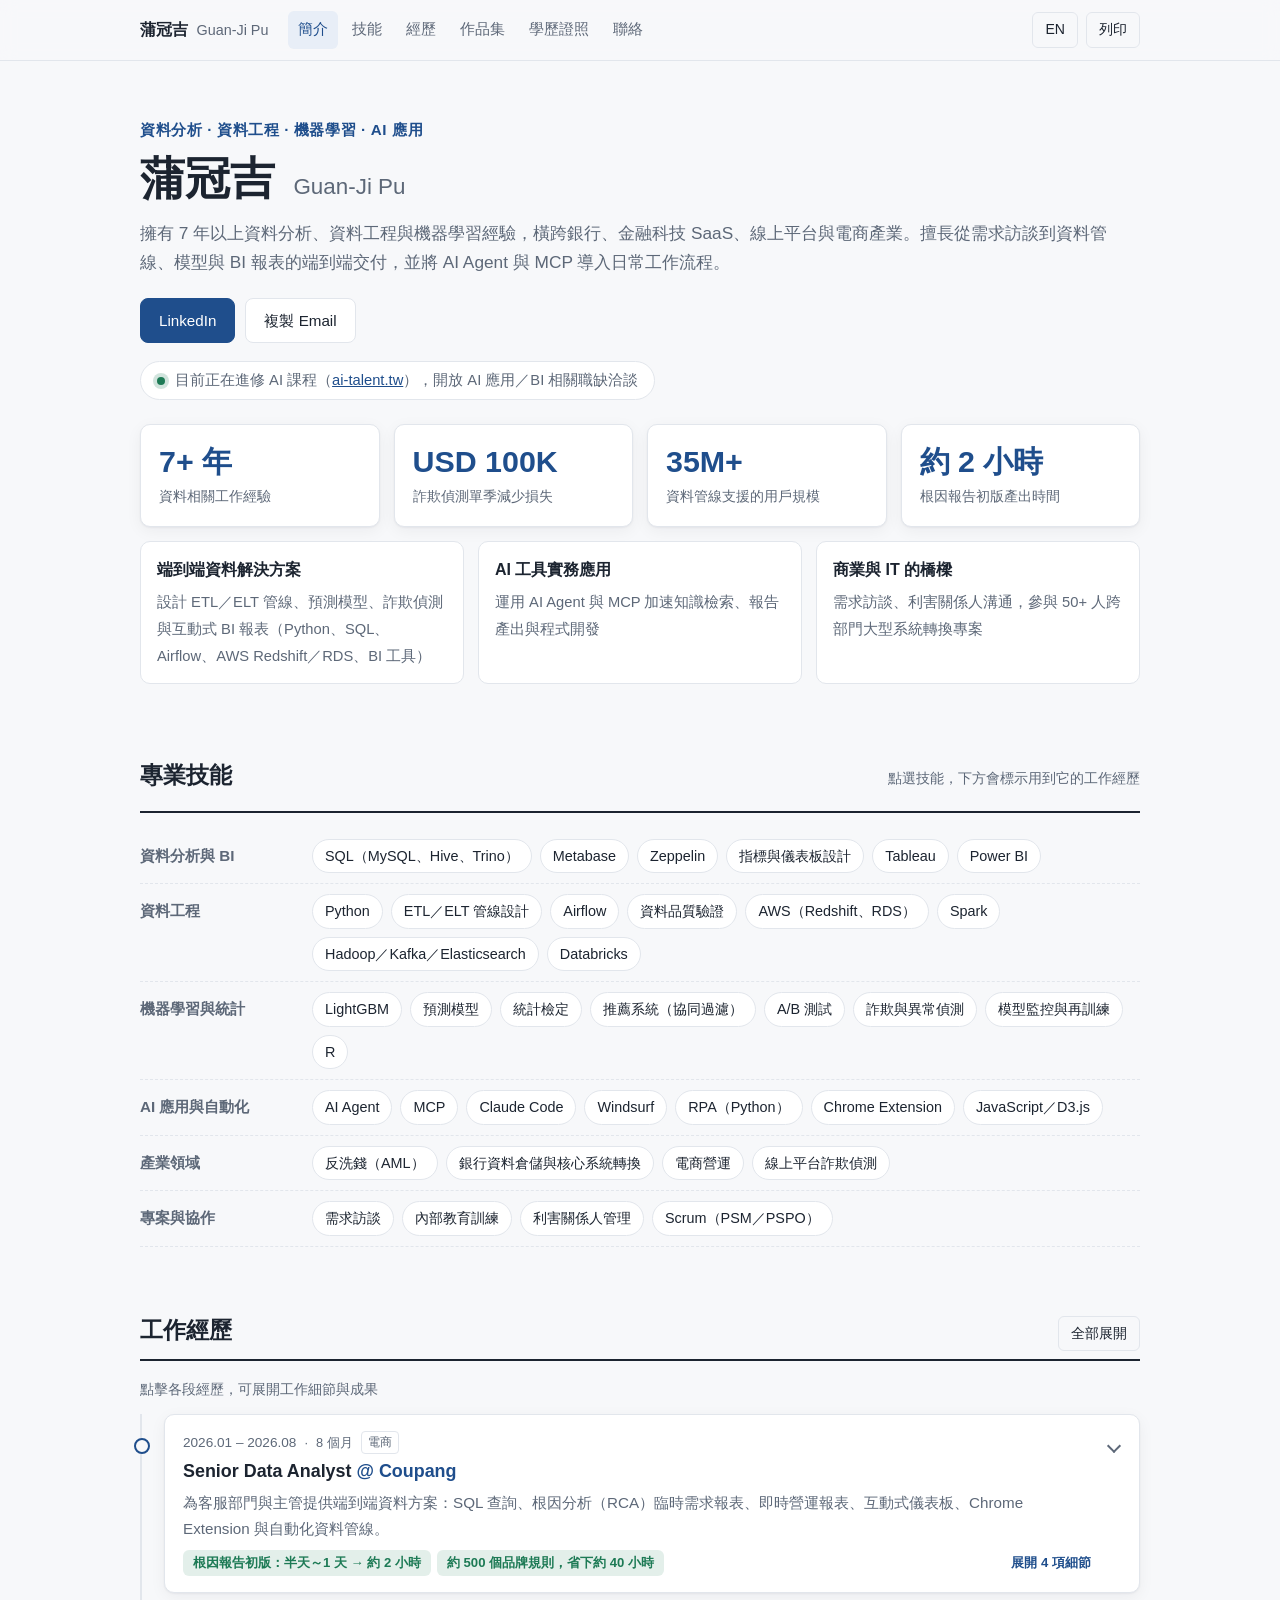
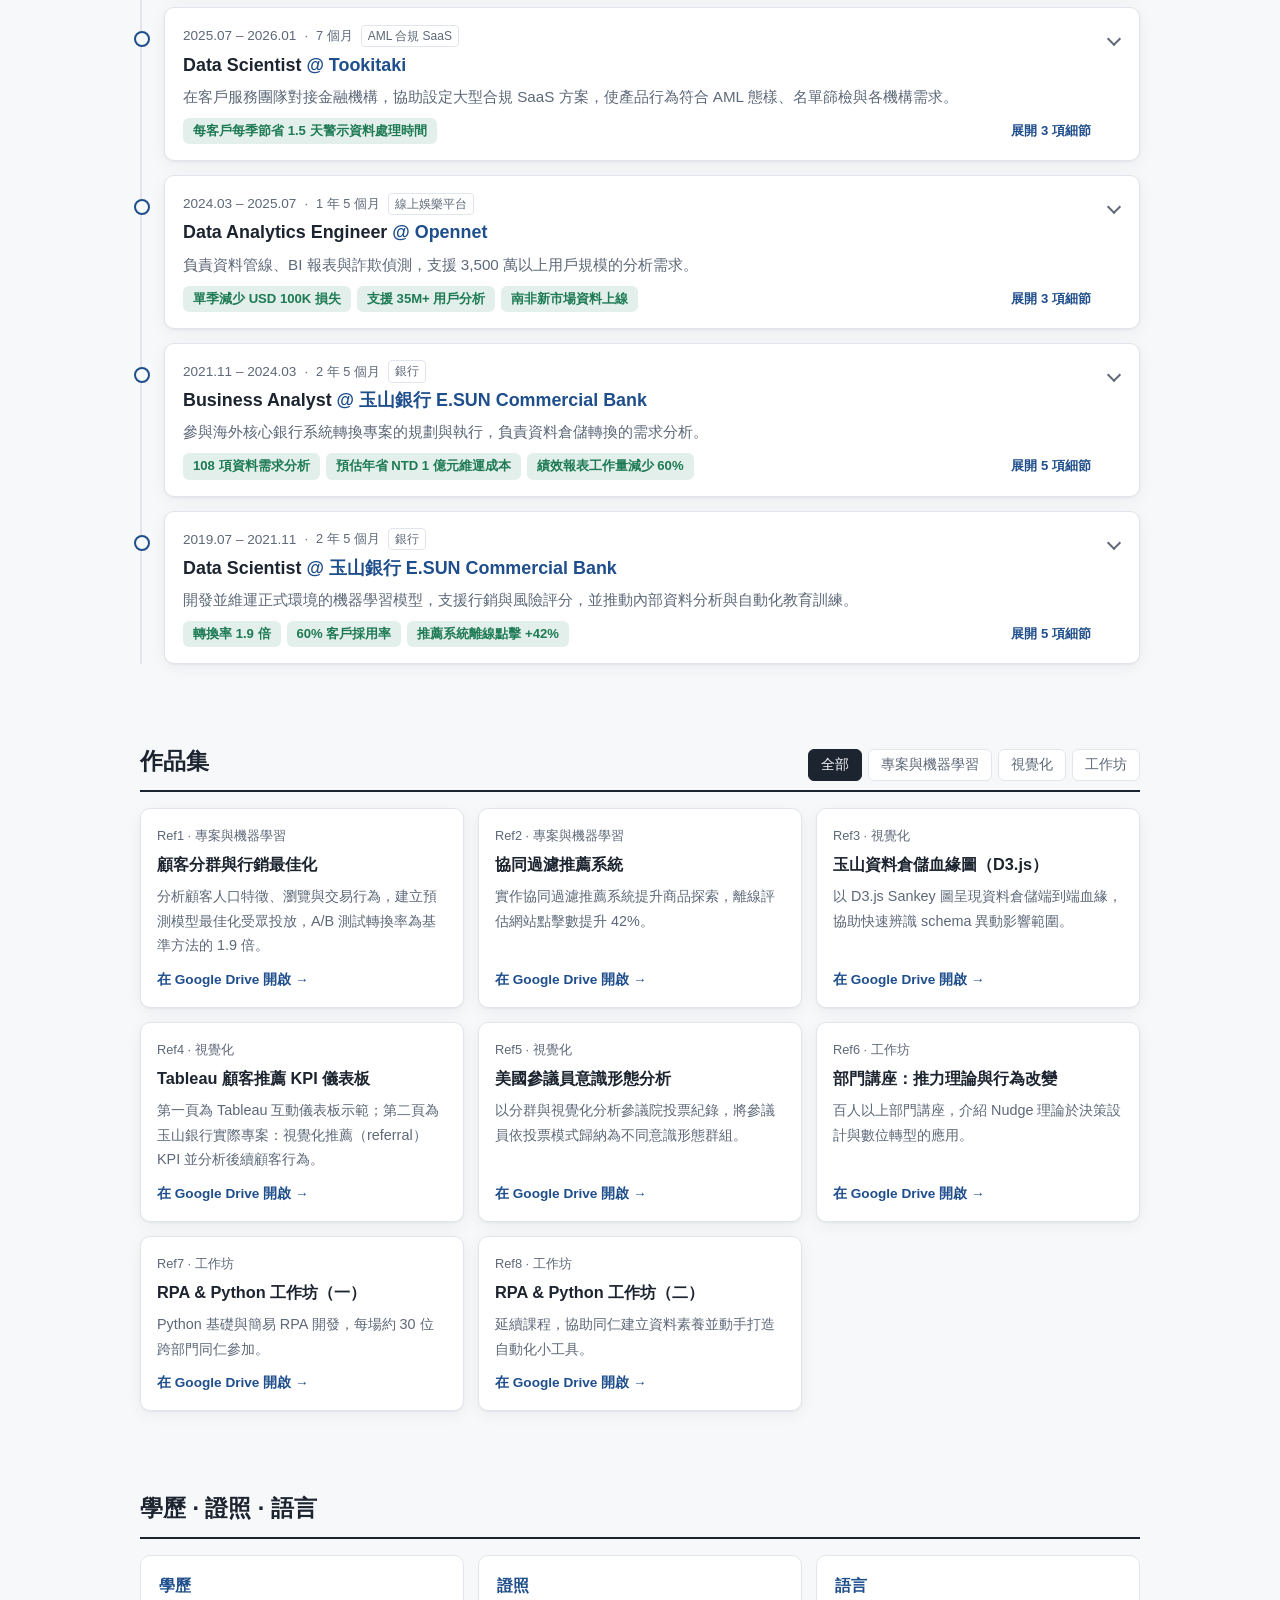
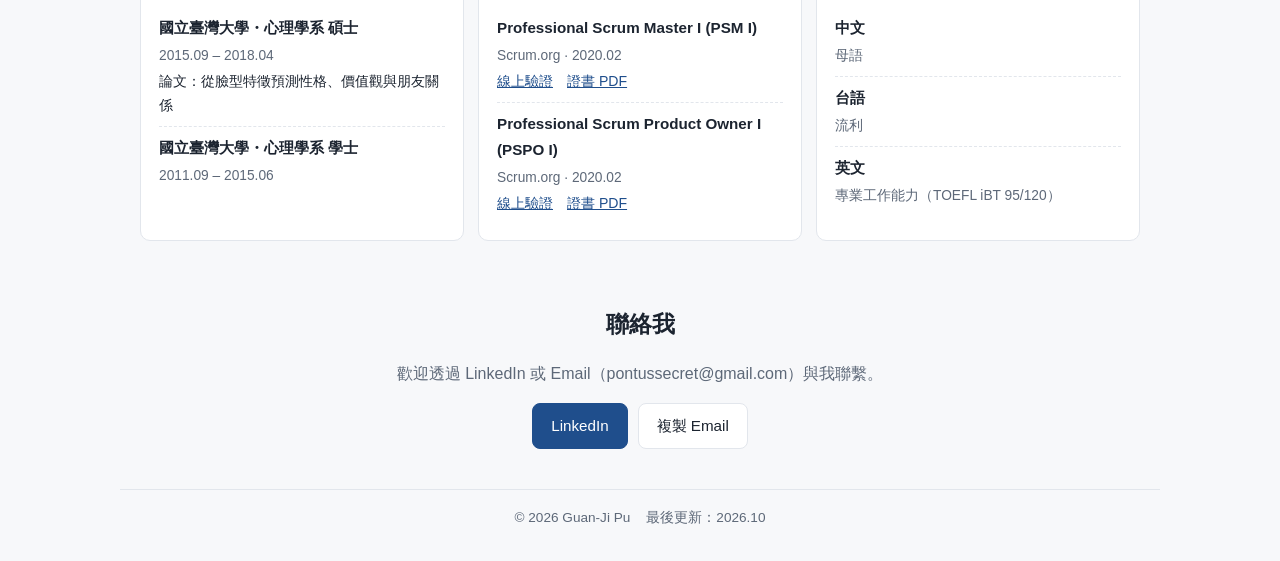
==== commit c8ba1d69: "Tighten copy, enable GoatCounter, prerender content and add structured profile data Co-Authored-By: " ====
--- a/index.html
+++ b/index.html
@@ -17,6 +17,26 @@
 <link rel="apple-touch-icon" href="apple-touch-icon.png">
 <link rel="alternate" hreflang="zh-Hant" href="https://harryputaiwan.github.io/">
 <link rel="alternate" hreflang="en" href="https://harryputaiwan.github.io/?lang=en">
+<script type="application/ld+json">
+{
+  "@context": "https://schema.org",
+  "@type": "Person",
+  "name": "Guan-Ji Pu",
+  "alternateName": "蒲冠吉",
+  "url": "https://harryputaiwan.github.io/",
+  "jobTitle": "Data Analyst / Data Analytics Engineer",
+  "description": "Data professional with 7+ years across data analytics, data engineering and machine learning in banking, fintech SaaS, online platforms and e-commerce.",
+  "address": { "@type": "PostalAddress", "addressLocality": "Taipei", "addressCountry": "TW" },
+  "alumniOf": { "@type": "CollegeOrUniversity", "name": "National Taiwan University" },
+  "hasCredential": [
+    { "@type": "EducationalOccupationalCredential", "name": "Professional Scrum Master I (PSM I)", "url": "https://scrum.org/certificates/510007" },
+    { "@type": "EducationalOccupationalCredential", "name": "Professional Scrum Product Owner I (PSPO I)", "url": "https://scrum.org/certificates/510532" }
+  ],
+  "knowsAbout": ["SQL", "Python", "ETL/ELT pipelines", "Airflow", "AWS Redshift", "Metabase", "Tableau", "Power BI", "LightGBM", "Predictive modeling", "A/B testing", "Fraud detection", "AI agents", "MCP", "Anti-money laundering"],
+  "knowsLanguage": ["zh-TW", "en"],
+  "sameAs": ["https://www.linkedin.com/in/guan-ji-pu"]
+}
+</script>
 <link rel="stylesheet" href="style.css">
 </head>
 <body>
@@ -42,14 +62,22 @@
   <section class="hero wrap" id="about">
     <p class="eyebrow" data-i18n="eyebrow">資料分析 · 資料工程 · 機器學習 · AI 應用</p>
     <h1>蒲冠吉 <small>Guan-Ji Pu</small></h1>
-    <p class="lead" id="lead"></p>
+    <p class="lead" id="lead">擁有 7 年以上資料分析、資料工程與機器學習經驗，橫跨銀行、金融科技 SaaS、線上平台與電商產業。擅長從需求訪談到資料管線、模型與 BI 報表的端到端交付，並將 AI Agent 與 MCP 導入日常工作流程。</p>
     <div class="hero-actions">
       <a class="btn primary" href="https://www.linkedin.com/in/guan-ji-pu" target="_blank" rel="noopener">LinkedIn</a>
       <button class="btn copy-email" data-i18n="copyEmail">複製 Email</button>
     </div>
-    <div class="status"><span class="dot"></span><span id="status"></span></div>
-    <div class="kpis" id="kpis"></div>
-    <ul class="highlights" id="highlights"></ul>
+    <div class="status"><span class="dot"></span><span id="status">目前正在進修 AI 課程（<a href="https://ai-talent.tw/" target="_blank" rel="noopener">ai-talent.tw</a>），開放 AI 應用／BI 相關職缺洽談</span></div>
+    <div class="kpis" id="kpis">
+      <div class="kpi"><div class="kpi-num" data-i="0">7+ 年</div>
+      <div class="kpi-label">資料相關工作經驗</div></div>
+      <div class="kpi"><div class="kpi-num" data-i="1">USD 100K</div>
+      <div class="kpi-label">詐欺偵測單季減少損失</div></div>
+      <div class="kpi"><div class="kpi-num" data-i="2">35M+</div>
+      <div class="kpi-label">資料管線支援的用戶規模</div></div>
+      <div class="kpi"><div class="kpi-num" data-i="3">約 2 小時</div>
+      <div class="kpi-label">根因報告初版產出時間</div></div></div>
+    <ul class="highlights" id="highlights"><li><strong>端到端資料解決方案</strong><span>設計 ETL／ELT 管線、預測模型、詐欺偵測與互動式 BI 報表（Python、SQL、Airflow、AWS Redshift／RDS、BI 工具）</span></li><li><strong>AI 工具實務應用</strong><span>運用 AI Agent 與 MCP 加速知識檢索、報告產出與程式開發</span></li><li><strong>商業與 IT 的橋樑</strong><span>需求訪談、利害關係人溝通，參與 50+ 人跨部門大型系統轉換專案</span></li></ul>
   </section>
 
   <section class="wrap section" id="skills">
@@ -57,7 +85,25 @@
       <h2 data-i18n="skillsTitle">專業技能</h2>
       <p class="hint" data-i18n="skillsHint">點選技能，下方會標示用到它的工作經歷</p>
     </div>
-    <div id="skillGroups"></div>
+    <div id="skillGroups">
+      <div class="skill-group"><h3>資料分析與 BI</h3><div class="chips">
+        <button class="chip" data-skill="sql" aria-pressed="false">SQL（MySQL、Hive、Trino）</button><button class="chip" data-skill="metabase" aria-pressed="false">Metabase</button><button class="chip" data-skill="zeppelin" aria-pressed="false">Zeppelin</button><button class="chip" data-skill="dashboard" aria-pressed="false">指標與儀表板設計</button><button class="chip" data-skill="tableau" aria-pressed="false">Tableau</button><button class="chip" data-skill="powerbi" aria-pressed="false">Power BI</button>
+      </div></div>
+      <div class="skill-group"><h3>資料工程</h3><div class="chips">
+        <button class="chip" data-skill="python" aria-pressed="false">Python</button><button class="chip" data-skill="etl" aria-pressed="false">ETL／ELT 管線設計</button><button class="chip" data-skill="airflow" aria-pressed="false">Airflow</button><button class="chip" data-skill="dq" aria-pressed="false">資料品質驗證</button><button class="chip" data-skill="aws" aria-pressed="false">AWS（Redshift、RDS）</button><button class="chip" data-skill="spark" aria-pressed="false">Spark</button><button class="chip" data-skill="hadoop" aria-pressed="false">Hadoop／Kafka／Elasticsearch</button><button class="chip" data-skill="databricks" aria-pressed="false">Databricks</button>
+      </div></div>
+      <div class="skill-group"><h3>機器學習與統計</h3><div class="chips">
+        <button class="chip" data-skill="lightgbm" aria-pressed="false">LightGBM</button><button class="chip" data-skill="predictive" aria-pressed="false">預測模型</button><button class="chip" data-skill="stats" aria-pressed="false">統計檢定</button><button class="chip" data-skill="recsys" aria-pressed="false">推薦系統（協同過濾）</button><button class="chip" data-skill="abtest" aria-pressed="false">A/B 測試</button><button class="chip" data-skill="fraud" aria-pressed="false">詐欺與異常偵測</button><button class="chip" data-skill="mlops" aria-pressed="false">模型監控與再訓練</button><button class="chip" data-skill="r" aria-pressed="false">R</button>
+      </div></div>
+      <div class="skill-group"><h3>AI 應用與自動化</h3><div class="chips">
+        <button class="chip" data-skill="agent" aria-pressed="false">AI Agent</button><button class="chip" data-skill="mcp" aria-pressed="false">MCP</button><button class="chip" data-skill="claudecode" aria-pressed="false">Claude Code</button><button class="chip" data-skill="windsurf" aria-pressed="false">Windsurf</button><button class="chip" data-skill="rpa" aria-pressed="false">RPA（Python）</button><button class="chip" data-skill="chromeext" aria-pressed="false">Chrome Extension</button><button class="chip" data-skill="d3" aria-pressed="false">JavaScript／D3.js</button>
+      </div></div>
+      <div class="skill-group"><h3>產業領域</h3><div class="chips">
+        <button class="chip" data-skill="aml" aria-pressed="false">反洗錢（AML）</button><button class="chip" data-skill="bankdw" aria-pressed="false">銀行資料倉儲與核心系統轉換</button><button class="chip" data-skill="ecom" aria-pressed="false">電商營運</button><button class="chip" data-skill="platformfraud" aria-pressed="false">線上平台詐欺偵測</button>
+      </div></div>
+      <div class="skill-group"><h3>專案與協作</h3><div class="chips">
+        <button class="chip" data-skill="reqs" aria-pressed="false">需求訪談</button><button class="chip" data-skill="training" aria-pressed="false">內部教育訓練</button><button class="chip" data-skill="stakeholder" aria-pressed="false">利害關係人管理</button><button class="chip" data-skill="scrum" aria-pressed="false">Scrum（PSM／PSPO）</button>
+      </div></div></div>
   </section>
 
   <section class="wrap section" id="experience">
@@ -66,24 +112,143 @@
       <button class="ghost" id="expandAll">全部展開</button>
     </div>
     <p class="hint" id="expHint" data-i18n="expHint">點擊各段經歷，可展開工作細節與成果</p>
-    <p class="hl-bar" id="hlBar" hidden><span id="hlText"></span><button class="link" id="hlClear" data-i18n="hlClear">清除標示</button></p>
-    <ol class="timeline" id="timeline"></ol>
+    <p class="hl-bar" id="hlBar" hidden=""><span id="hlText"></span><button class="link" id="hlClear" data-i18n="hlClear">清除標示</button></p>
+    <ol class="timeline" id="timeline">
+      <li class="job" id="job-coupang" data-id="coupang">
+        <div class="job-head">
+          <div class="job-meta"><span class="job-period">2026.01 – 2026.08</span><span class="job-dur">8 個月</span><span class="industry">電商</span><span class="match" aria-hidden="true"></span></div>
+          <h3><button class="job-toggle" aria-expanded="false" aria-controls="body-coupang">Senior Data Analyst <span class="at">@ Coupang</span></button></h3>
+          <p class="job-sum">為客服部門與主管提供端到端資料方案：SQL 查詢、根因分析（RCA）臨時需求報表、即時營運報表、互動式儀表板、Chrome Extension 與自動化資料管線。</p>
+          <div class="job-foot">
+            <div class="results"><span>根因報告初版：半天～1 天 → 約 2 小時</span><span>約 500 個品牌規則，省下約 40 小時</span></div>
+            <span class="more">展開 4 項細節</span>
+          </div>
+          <span class="chev" aria-hidden="true"></span>
+        </div>
+        <div class="job-body" id="body-coupang"><div class="job-inner">
+          <p class="job-intro">電商平台。支援客服部門與高階主管的資料需求。</p>
+          <div class="details"><div class="detail"><h4>客服查詢資料解決方案</h4><p>提供 Chrome Extension、即時營運報表等資料工具，解決客服部門的查詢需求：整合跨系統資料、串接查詢 API、支援大量批次查詢，讓營運專員快速完成業務流程。</p></div><div class="detail"><h4>品牌審核規則（Brand Gating Rules）設計</h4><p>商家上架品牌商品需經審核。以 Python 搭配 AI 建立規則產製流程，大量產生 gating regex 規則，並用歷史資料驗證 Recall。相較人工撰寫（缺乏完整驗證、容易出錯、條件過嚴或過寬），規則品質更穩定；共處理約 500 個品牌，每個約省 5 分鐘，累計約 40 小時。</p></div><div class="detail"><h4>AI Agent 與 MCP 的實務應用</h4><p>日常以 Windsurf（搭配工作 skills）與 Claude Code 開發，並運用內部工具加速知識檢索、程式開發與 BI 報表製作，包括：串接內部 Wiki 的 MCP（彙整文件產出知識報告）、Slack 知識問答機器人，以及從歷史 SQL 萃取商業知識的「資料表使用說明」。</p></div><div class="detail"><h4>根因分析報告加速</h4><p>運用 AI 工具後，原需半天到一天的根因分析報告，約 2 小時即可產出第一版。</p></div></div>
+          <div class="tags"><span class="tag">Python</span><span class="tag">SQL（MySQL、Hive、Trino）</span><span class="tag">Zeppelin</span><span class="tag">Power BI</span><span class="tag">指標與儀表板設計</span><span class="tag">ETL／ELT 管線設計</span><span class="tag">AI Agent</span><span class="tag">MCP</span><span class="tag">Claude Code</span><span class="tag">Windsurf</span><span class="tag">Chrome Extension</span><span class="tag">電商營運</span><span class="tag">需求訪談</span></div>
+        </div></div>
+      </li>
+      <li class="job" id="job-tookitaki" data-id="tookitaki">
+        <div class="job-head">
+          <div class="job-meta"><span class="job-period">2025.07 – 2026.01</span><span class="job-dur">7 個月</span><span class="industry">AML 合規 SaaS</span><span class="match" aria-hidden="true"></span></div>
+          <h3><button class="job-toggle" aria-expanded="false" aria-controls="body-tookitaki">Data Scientist <span class="at">@ Tookitaki</span></button></h3>
+          <p class="job-sum">在客戶服務團隊對接金融機構，協助設定大型合規 SaaS 方案，使產品行為符合 AML 態樣、名單篩檢與各機構需求。</p>
+          <div class="job-foot">
+            <div class="results"><span>每客戶每季節省 1.5 天警示資料處理時間</span></div>
+            <span class="more">展開 3 項細節</span>
+          </div>
+          <span class="chev" aria-hidden="true"></span>
+        </div>
+        <div class="job-body" id="body-tookitaki"><div class="job-inner">
+          <p class="job-intro">反洗錢（AML）合規 SaaS 公司。客戶為菲律賓、新加坡、馬來西亞、澳洲、紐西蘭等地金融機構。</p>
+          <div class="details"><div class="detail"><h4>客戶問題技術排解</h4><p>客戶遇到產品問題時，運用 AI 剖析反洗錢系統、釐清資料管線與產品行為並回覆客戶；排查範圍涵蓋 Hadoop、Spark、Kafka、Elasticsearch 與 AWS 上的工作流程。</p></div><div class="detail"><h4>參數設定建議</h4><p>依客戶的風險偏好，並分析警示（alert）的 true positive／false positive 狀況，建議產品參數設定。</p></div><div class="detail"><h4>分析流程自動化</h4><p>以 Python 與 SQL 自動化分析流程，每位客戶每季可減少 1.5 天的警示資料處理時間。</p></div></div>
+          <div class="tags"><span class="tag">Python</span><span class="tag">SQL（MySQL、Hive、Trino）</span><span class="tag">Spark</span><span class="tag">Hadoop／Kafka／Elasticsearch</span><span class="tag">AI Agent</span><span class="tag">反洗錢（AML）</span><span class="tag">需求訪談</span><span class="tag">利害關係人管理</span></div>
+        </div></div>
+      </li>
+      <li class="job" id="job-opennet" data-id="opennet">
+        <div class="job-head">
+          <div class="job-meta"><span class="job-period">2024.03 – 2025.07</span><span class="job-dur">1 年 5 個月</span><span class="industry">線上娛樂平台</span><span class="match" aria-hidden="true"></span></div>
+          <h3><button class="job-toggle" aria-expanded="false" aria-controls="body-opennet">Data Analytics Engineer <span class="at">@ Opennet</span></button></h3>
+          <p class="job-sum">負責資料管線、BI 報表與詐欺偵測，支援 3,500 萬以上用戶規模的分析需求。</p>
+          <div class="job-foot">
+            <div class="results"><span>單季減少 USD 100K 損失</span><span>支援 35M+ 用戶分析</span><span>南非新市場資料上線</span></div>
+            <span class="more">展開 3 項細節</span>
+          </div>
+          <span class="chev" aria-hidden="true"></span>
+        </div>
+        <div class="job-body" id="body-opennet"><div class="job-inner">
+          <p class="job-intro">線上娛樂平台開發商（遊戲機制、BI、維運）。</p>
+          <div class="details"><div class="detail"><h4>新市場（南非）ETL 整合專案</h4><p>主導南非新市場上線的 ETL 整合專案，自行拆解工作項目，確保新國家資料與既有 BI 邏輯一致，並透過資料品質驗證與基礎設施設定，維持 BI 服務不中斷。</p></div><div class="detail"><h4>打假球（詐欺）偵測流程</h4><p>從資料中找出可疑模式（多名使用者在相近時間下注相似組合），建置結合 Slack 與 DAG 排程警示的偵測流程，將合規監控嵌入產品系統，單季減少 USD 100K 損失。</p></div><div class="detail"><h4>資料管線與儀表板</h4><p>以 Airflow 與 AWS（Redshift／RDS）設計並優化資料管線，支援 OKR、營運與顧客終身價值（LTV）儀表板，提升跨團隊資訊透明度。</p></div></div>
+          <div class="tags"><span class="tag">Python</span><span class="tag">SQL（MySQL、Hive、Trino）</span><span class="tag">Airflow</span><span class="tag">AWS（Redshift、RDS）</span><span class="tag">ETL／ELT 管線設計</span><span class="tag">資料品質驗證</span><span class="tag">Metabase</span><span class="tag">指標與儀表板設計</span><span class="tag">詐欺與異常偵測</span><span class="tag">線上平台詐欺偵測</span></div>
+        </div></div>
+      </li>
+      <li class="job" id="job-esun-ba" data-id="esun-ba">
+        <div class="job-head">
+          <div class="job-meta"><span class="job-period">2021.11 – 2024.03</span><span class="job-dur">2 年 5 個月</span><span class="industry">銀行</span><span class="match" aria-hidden="true"></span></div>
+          <h3><button class="job-toggle" aria-expanded="false" aria-controls="body-esun-ba">Business Analyst <span class="at">@ 玉山銀行 E.SUN Commercial Bank</span></button></h3>
+          <p class="job-sum">參與海外核心銀行系統轉換專案的規劃與執行，負責資料倉儲轉換的需求分析。</p>
+          <div class="job-foot">
+            <div class="results"><span>108 項資料需求分析</span><span>預估年省 NTD 1 億元維運成本</span><span>績效報表工作量減少 60%</span></div>
+            <span class="more">展開 5 項細節</span>
+          </div>
+          <span class="chev" aria-hidden="true"></span>
+        </div>
+        <div class="job-body" id="body-esun-ba"><div class="job-inner">
+          <p class="job-intro">由 Data Scientist 內部轉職，參與海外核心系統轉換專案。</p>
+          <div class="details"><div class="detail"><h4>資料倉儲轉換需求分析</h4><p>分析 108 項資料需求並遷移至集中式資料平台，確保資料倉儲順利轉換；預估每年節省新台幣 1 億元維運成本。</p></div><div class="detail"><h4>跨部門協作</h4><p>與 50 位以上業務與 IT 同仁協作，主動與利害關係人溝通，處理新核心系統與資料中台的整合問題。</p></div><div class="detail"><h4>資料血緣視覺化</h4><p>以 JavaScript 與 D3.js 製作資料倉儲血緣（lineage）Sankey 圖，協助團隊掌握資料相依關係與系統異動影響範圍。（見作品集 Ref3）</p></div><div class="detail"><h4>RPA 行政流程優化</h4><p>以 Python 開發 RPA 並包裝成 exe 執行檔，自動化行政作業流程。</p></div><div class="detail"><h4>業務績效 BI 報表自動化</h4><p>將原本以 Excel 人工蒐集數據的業務績效報表，改為 Tableau 自動產生，提升營運可視性並減少 60% 報表工作量。</p></div></div>
+          <div class="tags"><span class="tag">需求訪談</span><span class="tag">利害關係人管理</span><span class="tag">SQL（MySQL、Hive、Trino）</span><span class="tag">Tableau</span><span class="tag">指標與儀表板設計</span><span class="tag">RPA（Python）</span><span class="tag">JavaScript／D3.js</span><span class="tag">銀行資料倉儲與核心系統轉換</span><span class="tag">Scrum（PSM／PSPO）</span></div>
+        </div></div>
+      </li>
+      <li class="job" id="job-esun-ds" data-id="esun-ds">
+        <div class="job-head">
+          <div class="job-meta"><span class="job-period">2019.07 – 2021.11</span><span class="job-dur">2 年 5 個月</span><span class="industry">銀行</span><span class="match" aria-hidden="true"></span></div>
+          <h3><button class="job-toggle" aria-expanded="false" aria-controls="body-esun-ds">Data Scientist <span class="at">@ 玉山銀行 E.SUN Commercial Bank</span></button></h3>
+          <p class="job-sum">開發並維運正式環境的機器學習模型，支援行銷與風險評分，並推動內部資料分析與自動化教育訓練。</p>
+          <div class="job-foot">
+            <div class="results"><span>轉換率 1.9 倍</span><span>60% 客戶採用率</span><span>推薦系統離線點擊 +42%</span></div>
+            <span class="more">展開 5 項細節</span>
+          </div>
+          <span class="chev" aria-hidden="true"></span>
+        </div>
+        <div class="job-body" id="body-esun-ds"><div class="job-inner">
+          <p class="job-intro">負責機器學習模型開發與數位轉型相關專案。</p>
+          <div class="details"><div class="detail"><h4>獲客預測模型</h4><p>以 LightGBM 建立獲客預測模型，經 A/B 測試驗證，轉換率為傳統方法的 1.9 倍；並建置效能監控、自動再訓練與調校機制。（見作品集 Ref1）</p></div><div class="detail"><h4>投資組合再平衡系統</h4><p>參與以夏普值（Sharpe ratio）最佳化的投資組合再平衡系統，提供理專財務建議；客戶採用率達 60%，預估年營收新台幣 1 億元。</p></div><div class="detail"><h4>顧客輪廓分析</h4><p>與行銷團隊合作分析顧客輪廓，發現某產品關鍵的 20 天獲客窗口，提供行銷決策參考。</p></div><div class="detail"><h4>推薦系統</h4><p>實作協同過濾（Collaborative Filtering）推薦系統，離線評估網站點擊數提升 42%。（見作品集 Ref2）</p></div><div class="detail"><h4>內部教育訓練</h4><p>主辦 Python、RPA 工作坊（每場約 30 人）與部門推力理論（Nudge）講座（100+ 人），協助同仁建立資料素養與自動化能力。</p></div></div>
+          <div class="tags"><span class="tag">Python</span><span class="tag">SQL（MySQL、Hive、Trino）</span><span class="tag">LightGBM</span><span class="tag">預測模型</span><span class="tag">統計檢定</span><span class="tag">A/B 測試</span><span class="tag">推薦系統（協同過濾）</span><span class="tag">模型監控與再訓練</span><span class="tag">RPA（Python）</span><span class="tag">內部教育訓練</span></div>
+        </div></div>
+      </li></ol>
   </section>
 
   <section class="wrap section" id="portfolio">
     <div class="section-head">
       <h2 data-i18n="pfTitle">作品集</h2>
-      <div class="tabs" id="pfTabs" role="group"></div>
-    </div>
-    <div class="cards" id="pfCards"></div>
+      <div class="tabs" id="pfTabs" role="group" aria-label="作品集"><button class="tab on" aria-pressed="true" data-cat="all">全部</button><button class="tab" aria-pressed="false" data-cat="ml">專案與機器學習</button><button class="tab" aria-pressed="false" data-cat="viz">視覺化</button><button class="tab" aria-pressed="false" data-cat="ws">工作坊</button></div>
+    </div>
+    <div class="cards" id="pfCards">
+      <a class="card" href="https://drive.google.com/file/d/1D5LhoMamfdwvVnsv8O4gSoZv9PnhibtD/view?usp=drive_link" target="_blank" rel="noopener">
+        <span class="card-ref">Ref1 · 專案與機器學習</span>
+        <h3>顧客分群與行銷最佳化</h3><p>分析顧客人口特徵、瀏覽與交易行為，建立預測模型最佳化受眾投放，A/B 測試轉換率為基準方法的 1.9 倍。</p><span class="card-more">在 Google Drive 開啟 →</span>
+      </a>
+      <a class="card" href="https://drive.google.com/file/d/1yGiZ8J0o3bZa5uD1iREtmxPKZ5cgrz7v/view?usp=drive_link" target="_blank" rel="noopener">
+        <span class="card-ref">Ref2 · 專案與機器學習</span>
+        <h3>協同過濾推薦系統</h3><p>實作協同過濾推薦系統提升商品探索，離線評估網站點擊數提升 42%。</p><span class="card-more">在 Google Drive 開啟 →</span>
+      </a>
+      <a class="card" href="https://drive.google.com/file/d/1vs_44O8m32M-Qx2qWPpAPBz7qjWmgLtq/view?usp=drive_link" target="_blank" rel="noopener">
+        <span class="card-ref">Ref3 · 視覺化</span>
+        <h3>玉山資料倉儲血緣圖（D3.js）</h3><p>以 D3.js Sankey 圖呈現資料倉儲端到端血緣，協助快速辨識 schema 異動影響範圍。</p><span class="card-more">在 Google Drive 開啟 →</span>
+      </a>
+      <a class="card" href="https://drive.google.com/file/d/1A5EMbNzbKxeSt8HlJyvViLaH7qm9O3zZ/view?usp=drive_link" target="_blank" rel="noopener">
+        <span class="card-ref">Ref4 · 視覺化</span>
+        <h3>Tableau 顧客推薦 KPI 儀表板</h3><p>第一頁為 Tableau 互動儀表板示範；第二頁為玉山銀行實際專案：視覺化推薦（referral）KPI 並分析後續顧客行為。</p><span class="card-more">在 Google Drive 開啟 →</span>
+      </a>
+      <a class="card" href="https://drive.google.com/file/d/1Q7CS7apyVd2fFjI_AOx2Rs_b2fjZzzVV/view?usp=drive_link" target="_blank" rel="noopener">
+        <span class="card-ref">Ref5 · 視覺化</span>
+        <h3>美國參議員意識形態分析</h3><p>以分群與視覺化分析參議院投票紀錄，將參議員依投票模式歸納為不同意識形態群組。</p><span class="card-more">在 Google Drive 開啟 →</span>
+      </a>
+      <a class="card" href="https://drive.google.com/file/d/16BZ_gDMfhnVmpWh8cMdpt8DkoeyJsVPJ/view?usp=drive_link" target="_blank" rel="noopener">
+        <span class="card-ref">Ref6 · 工作坊</span>
+        <h3>部門講座：推力理論與行為改變</h3><p>百人以上部門講座，介紹 Nudge 理論於決策設計與數位轉型的應用。</p><span class="card-more">在 Google Drive 開啟 →</span>
+      </a>
+      <a class="card" href="https://drive.google.com/file/d/1pi_isUAmY0_miUR3sShkmnpX41ctiCk-/view?usp=drive_link" target="_blank" rel="noopener">
+        <span class="card-ref">Ref7 · 工作坊</span>
+        <h3>RPA &amp; Python 工作坊（一）</h3><p>Python 基礎與簡易 RPA 開發，每場約 30 位跨部門同仁參加。</p><span class="card-more">在 Google Drive 開啟 →</span>
+      </a>
+      <a class="card" href="https://drive.google.com/file/d/1PFOuIg9dmW87c9CJnBjAXgoC68q-tY5X/view?usp=drive_link" target="_blank" rel="noopener">
+        <span class="card-ref">Ref8 · 工作坊</span>
+        <h3>RPA &amp; Python 工作坊（二）</h3><p>延續課程，協助同仁建立資料素養並動手打造自動化小工具。</p><span class="card-more">在 Google Drive 開啟 →</span>
+      </a></div>
   </section>
 
   <section class="wrap section" id="education">
     <div class="section-head"><h2 data-i18n="eduTitle">學歷 · 證照 · 語言</h2></div>
     <div class="grid3">
-      <div class="panel"><h3 data-i18n="edu">學歷</h3><div id="edu"></div></div>
-      <div class="panel"><h3 data-i18n="certs">證照</h3><div id="certs"></div></div>
-      <div class="panel"><h3 data-i18n="langs">語言</h3><div id="langs"></div></div>
+      <div class="panel"><h3 data-i18n="edu">學歷</h3><div id="edu"><div class="row"><strong>國立臺灣大學・心理學系 碩士</strong><span class="muted-t">2015.09 – 2018.04</span><p>論文：從臉型特徵預測性格、價值觀與朋友關係</p></div><div class="row"><strong>國立臺灣大學・心理學系 學士</strong><span class="muted-t">2011.09 – 2015.06</span></div></div></div>
+      <div class="panel"><h3 data-i18n="certs">證照</h3><div id="certs"><div class="row"><strong>Professional Scrum Master I (PSM I)</strong><span class="muted-t">Scrum.org · 2020.02</span>
+      <p><a href="https://scrum.org/certificates/510007" target="_blank" rel="noopener">線上驗證</a>　<a href="Professional%20Scrum%20Master%20I.pdf" target="_blank">證書 PDF</a></p></div><div class="row"><strong>Professional Scrum Product Owner I (PSPO I)</strong><span class="muted-t">Scrum.org · 2020.02</span>
+      <p><a href="https://scrum.org/certificates/510532" target="_blank" rel="noopener">線上驗證</a>　<a href="Professional%20Scrum%20Product%20Owner%20I.pdf" target="_blank">證書 PDF</a></p></div></div></div>
+      <div class="panel"><h3 data-i18n="langs">語言</h3><div id="langs"><div class="row"><strong>中文</strong><span class="muted-t">母語</span></div><div class="row"><strong>台語</strong><span class="muted-t">流利</span></div><div class="row"><strong>英文</strong><span class="muted-t">專業工作能力（TOEFL iBT 95/120）</span></div></div></div>
     </div>
   </section>
 
